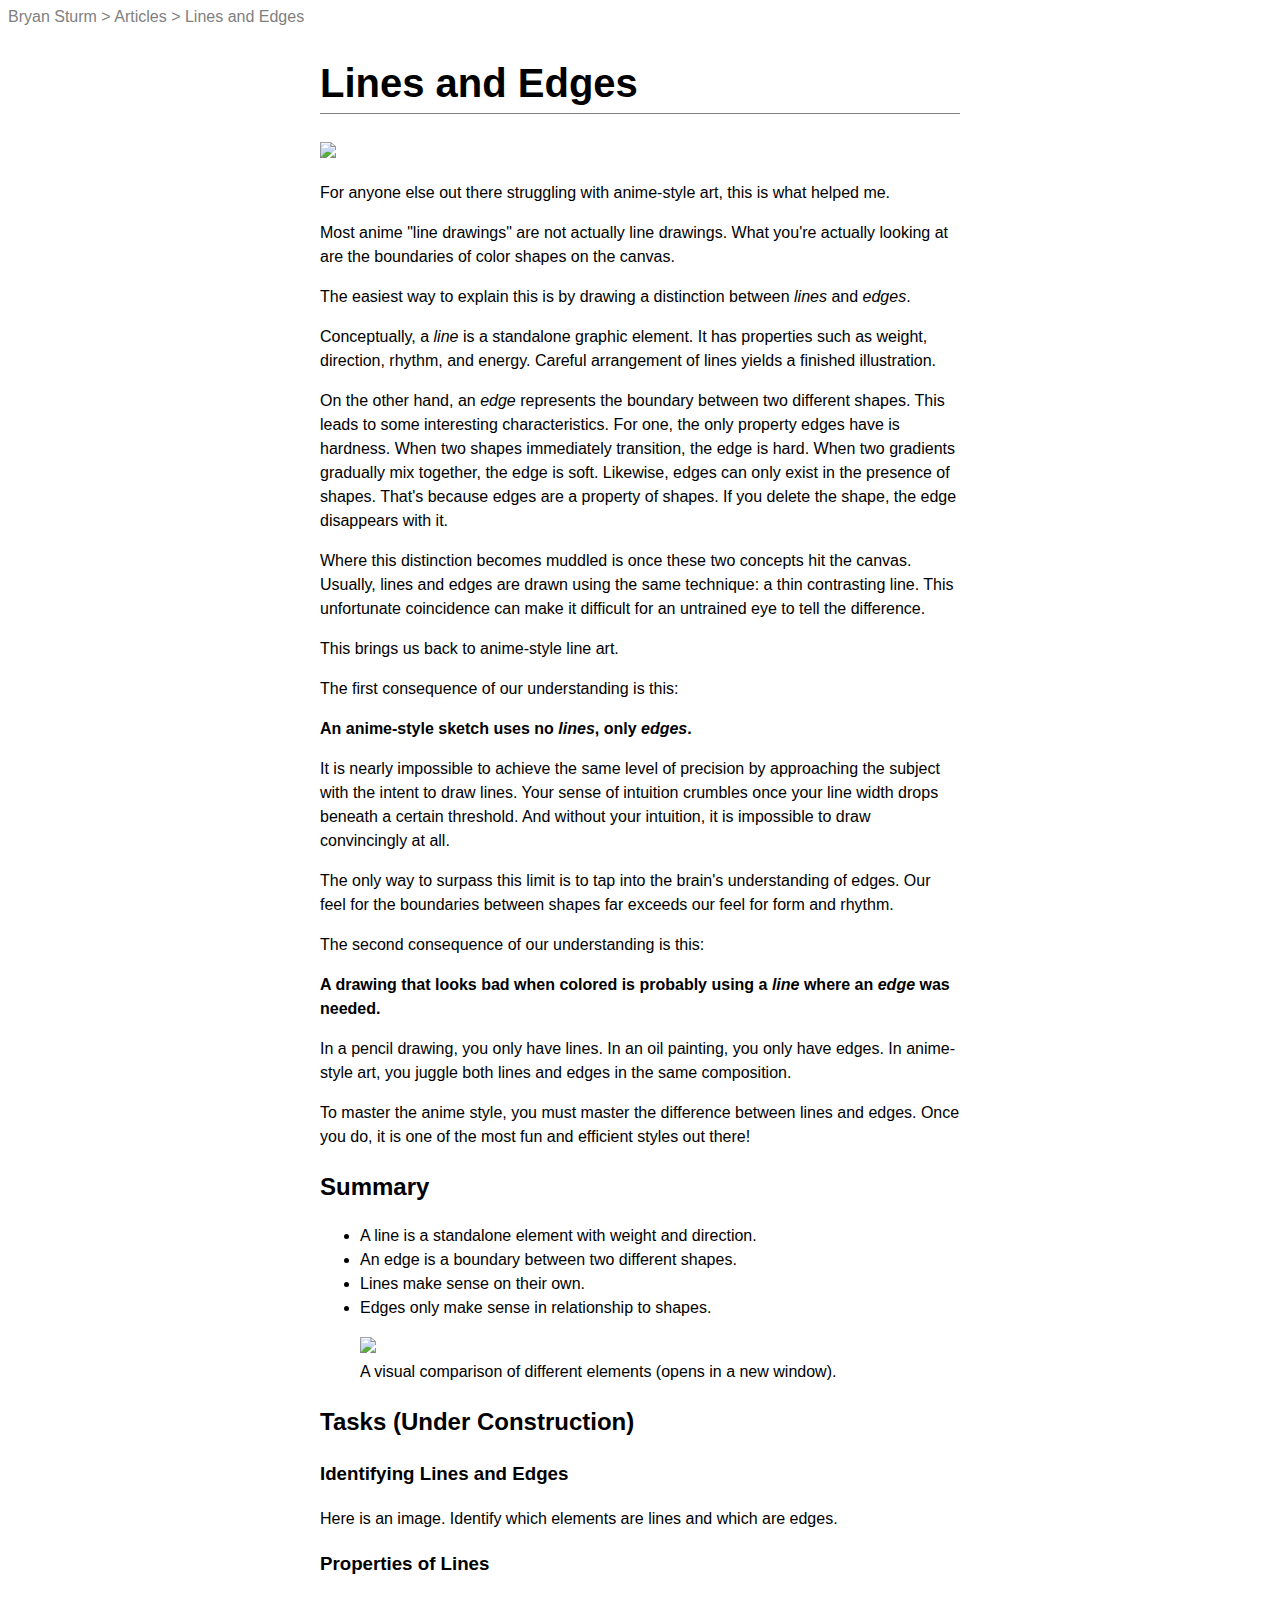
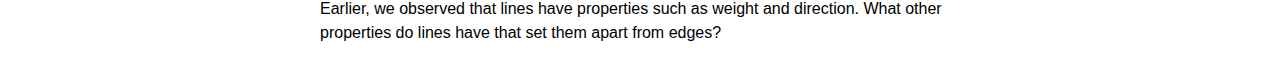
==== articles/lines-and-edges/index.html @ afa71133 "Add LFS, Add Article "Lines and Edges"" ====
<!DOCTYPE html>
<html lang="en">

<head>
	<meta charset="UTF-8">
	<meta http-equiv="X-UA-Compatible" content="IE=edge">
	<meta name="viewport" content="width=device-width, initial-scale=1.0">
	<title>Lines and Edges</title>
	<link rel="stylesheet" href="style.css">
</head>

<body>

	<nav>
		<ul>
			<li>
				<a href="/index.html">Bryan Sturm</a> &gt; Articles &gt; Lines and Edges
			</li>
		</ul>
	</nav>

	<div class="main-content">
		<article>
			<h1>Lines and Edges</h1>

			<p><img src="banner.jpg"></p>

			<p>
				For anyone else out there struggling with anime-style art, this is what helped me.
			</p>
			<p>
				Most anime "line drawings" are not actually line drawings. What you're actually looking at are the boundaries of
				color shapes on the canvas.
			</p>
			<p>
				The easiest way to explain this is by drawing a distinction between <em>lines</em> and <em>edges</em>.
			</p>
			<p>
				Conceptually, a <dfn>line</dfn> is a standalone graphic element. It has properties such as weight, direction,
				rhythm, and energy. Careful arrangement of lines yields a finished illustration.
			</p>
			<p>
				On the other hand, an <dfn>edge</dfn> represents the boundary between two different shapes. This leads to some
				interesting characteristics. For one, the only property edges have is hardness. When two shapes immediately
				transition, the edge is hard. When two gradients gradually mix together, the edge is soft. Likewise, edges can
				only exist in the presence of shapes. That's because edges are a property of shapes. If you delete the shape,
				the edge disappears with it.
			</p>
			<p>
				Where this distinction becomes muddled is once these two concepts hit the canvas. Usually, lines and edges are
				drawn using the same technique: a thin contrasting line. This unfortunate coincidence can make it difficult for
				an untrained eye to tell the difference.
			</p>
			<p>
				This brings us back to anime-style line art.
			</p>
			<p>
				The first consequence of our understanding is this:
			</p>
			<p class="key-quote">
				An anime-style sketch uses no <em>lines</em>, only <em>edges</em>.
			</p>
			<p>
				It is nearly impossible to achieve the same level of precision by approaching the subject with the intent to
				draw lines. Your sense of intuition crumbles once your line width drops beneath a certain threshold. And without
				your intuition, it is impossible to draw convincingly at all.
			</p>
			<p>
				The only way to surpass this limit is to tap into the brain's understanding of edges. Our feel for the
				boundaries between shapes far exceeds our feel for form and rhythm.
			</p>
			<p>
				The second consequence of our understanding is this:
			</p>
			<p class="key-quote">
				A drawing that looks bad when colored is probably using a <em>line</em> where an
				<em>edge</em> was needed.
			</p>
			<p>
				In a pencil drawing, you only have lines. In an oil painting, you only have edges. In anime-style art, you
				juggle both lines and edges in the same composition.
			</p>
			<p>
				To master the anime style, you must master the difference between lines and edges. Once you do, it is one of the
				most fun and efficient styles out there!
			</p>

			<h2>Summary</h2>
			<ul>
				<li>A line is a standalone element with weight and direction.</li>
				<li>An edge is a boundary between two different shapes.</li>
				<li>Lines make sense on their own.</li>
				<li>Edges only make sense in relationship to shapes.</li>
			</ul>
			<figure>
				<a href="diagram.jpg" target="_blank"><img src="diagram.jpg"></a>
				<figcaption>A visual comparison of different elements (opens in a new window).</figcaption>
			</figure>
		</article>

		<div>
			<h2>Tasks (Under Construction)</h2>

			<section>
				<h3>Identifying Lines and Edges</h3>
				<p>Here is an image. Identify which elements are lines and which are edges.</p>
			</section>

			<section>
				<h3>Properties of Lines</h3>
				<p>Earlier, we observed that lines have properties such as weight and direction. What other properties do lines
					have that set them apart from edges?</p>
			</section>
		</div> <!-- End Tasks -->

	</div> <!-- End Main Content -->

</body>

</html>
---- articles/lines-and-edges/style.css ----
body {
	font-family: -apple-system, BlinkMacSystemFont, 'Segoe UI', Roboto, Oxygen, Ubuntu, Cantarell, 'Open Sans', 'Helvetica Neue', sans-serif;
}

nav {
	color: grey;
}

nav ul {
	list-style: none;
	padding: 0;
	margin: 0;
}

nav a {
	color: inherit;
	text-decoration: none;
}

.main-content {
	max-width: 40em;
	margin: 0 auto;
	line-height: 1.5;
}

h1 {
	font-size: 2.5em;
	border-bottom: 1px solid grey;
}

img {
	width: 100%;
}

.key-quote {
	font-weight: bold;
}
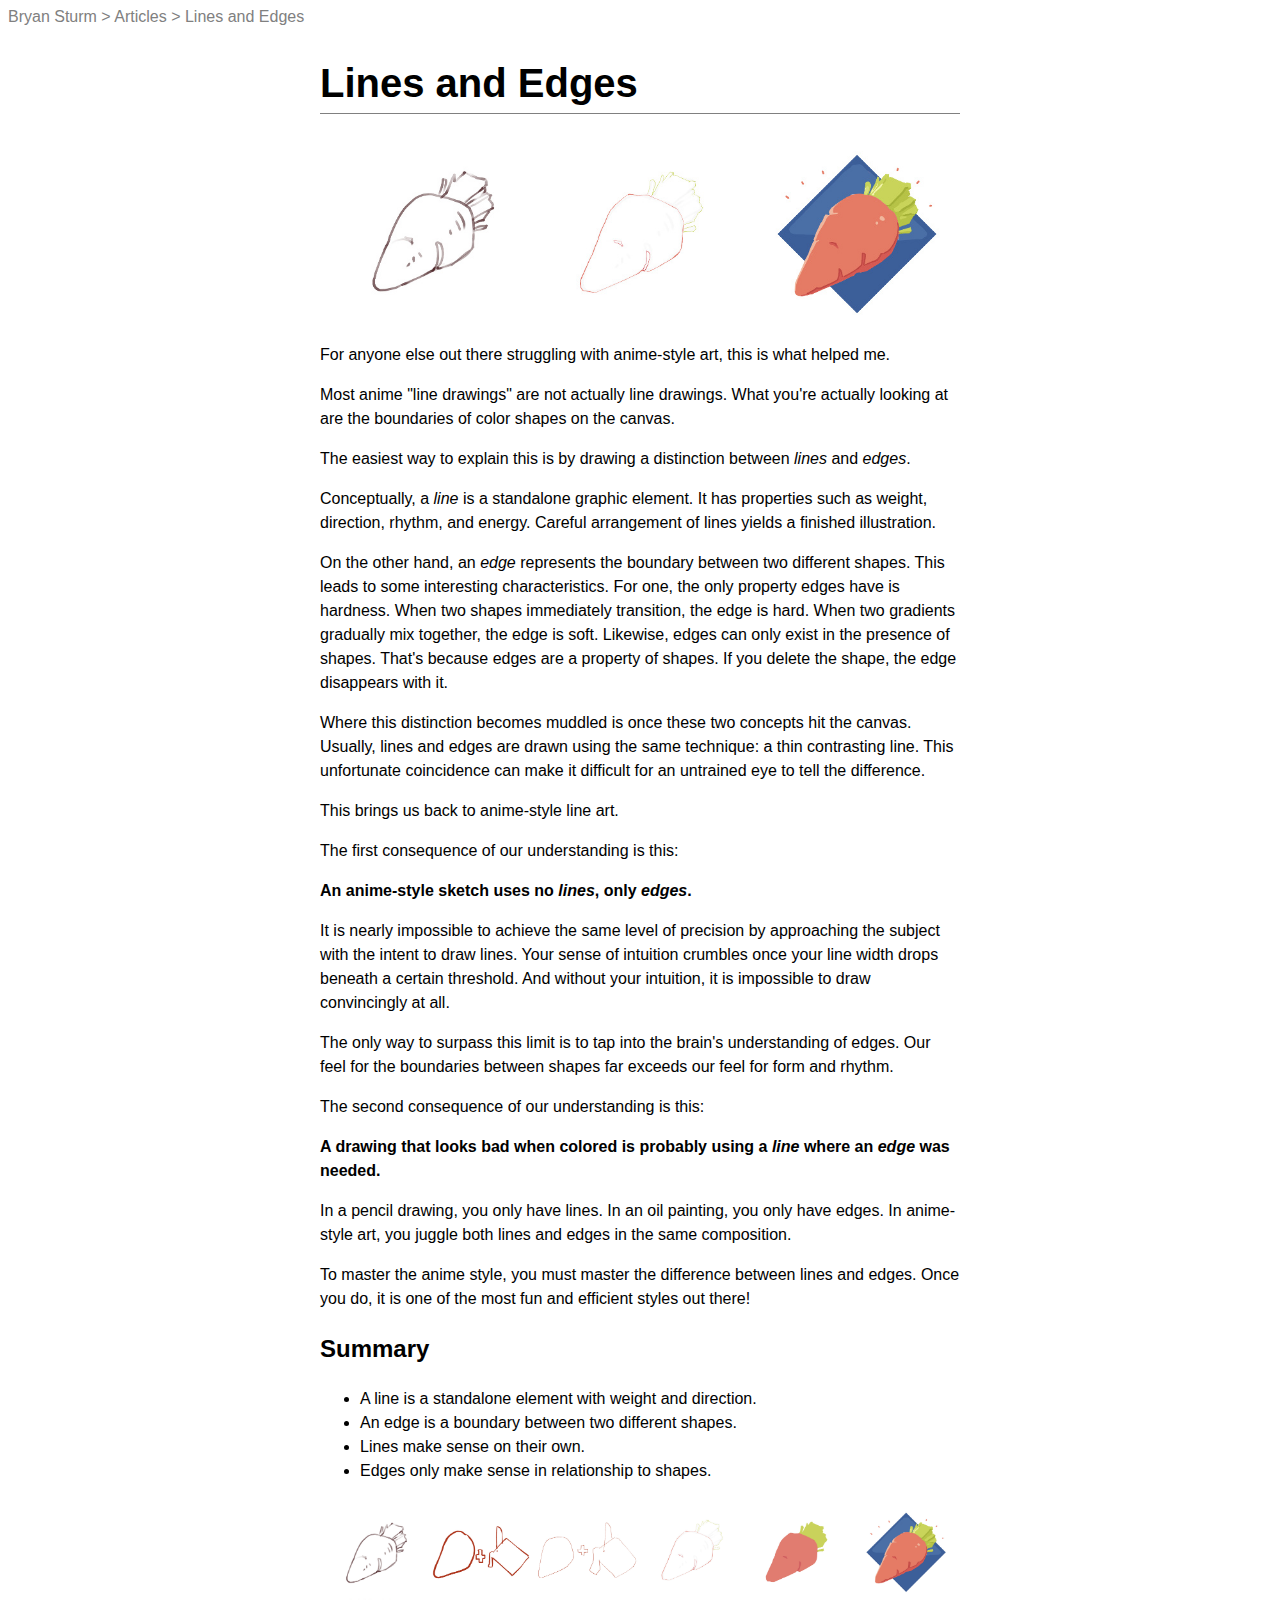
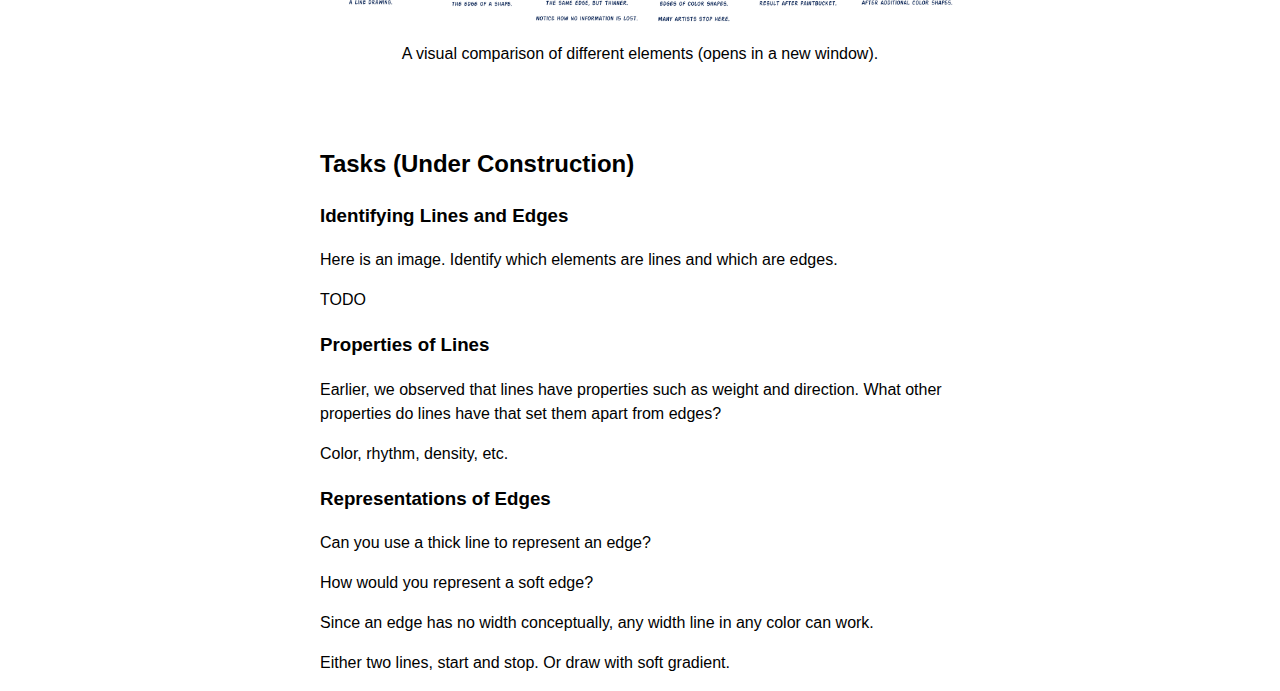
==== commit d042d799: "Add Articles Subpage" ====
--- a/articles/lines-and-edges/index.html
+++ b/articles/lines-and-edges/index.html
@@ -14,7 +14,8 @@
 	<nav>
 		<ul>
 			<li>
-				<a href="/index.html">Bryan Sturm</a> &gt; Articles &gt; Lines and Edges
+				<a href="/index.html">Bryan Sturm</a> &gt; <a href="../index.html">Articles</a> &gt; <a href="index.html">Lines
+					and Edges</a>
 			</li>
 		</ul>
 	</nav>
@@ -103,14 +104,50 @@
 
 			<section>
 				<h3>Identifying Lines and Edges</h3>
-				<p>Here is an image. Identify which elements are lines and which are edges.</p>
+				<p>
+					Here is an image. Identify which elements are lines and which are edges.
+				</p>
+
+				<div class="answer">
+					<p>
+						TODO
+					</p>
+				</div>
 			</section>
 
 			<section>
 				<h3>Properties of Lines</h3>
-				<p>Earlier, we observed that lines have properties such as weight and direction. What other properties do lines
-					have that set them apart from edges?</p>
+				<p>
+					Earlier, we observed that lines have properties such as weight and direction. What other properties do lines
+					have that set them apart from edges?
+				</p>
+
+				<div class="answer">
+					<p>
+						Color, rhythm, density, etc.
+					</p>
+				</div>
 			</section>
+
+			<section>
+				<h3>Representations of Edges</h3>
+				<p>
+					Can you use a thick line to represent an edge?
+				</p>
+				<p>
+					How would you represent a soft edge?
+				</p>
+
+				<div class="answer">
+					<p>
+						Since an edge has no width conceptually, any width line in any color can work.
+					</p>
+					<p>
+						Either two lines, start and stop. Or draw with soft gradient.
+					</p>
+				</div>
+			</section>
+
 		</div> <!-- End Tasks -->
 
 	</div> <!-- End Main Content -->
--- a/articles/lines-and-edges/style.css
+++ b/articles/lines-and-edges/style.css
@@ -1,6 +1,10 @@
+/* ----- Common ----- */
+
 body {
 	font-family: -apple-system, BlinkMacSystemFont, 'Segoe UI', Roboto, Oxygen, Ubuntu, Cantarell, 'Open Sans', 'Helvetica Neue', sans-serif;
 }
+
+/* ----- Navigation ----- */
 
 nav {
 	color: grey;
@@ -17,10 +21,16 @@
 	text-decoration: none;
 }
 
+/* ----- Content ----- */
+
 .main-content {
 	max-width: 40em;
 	margin: 0 auto;
 	line-height: 1.5;
+}
+
+article {
+	margin-bottom: 5em;
 }
 
 h1 {
@@ -34,4 +44,9 @@
 
 .key-quote {
 	font-weight: bold;
-}+}
+
+figure {
+	margin: 0;
+	text-align: center;
+}
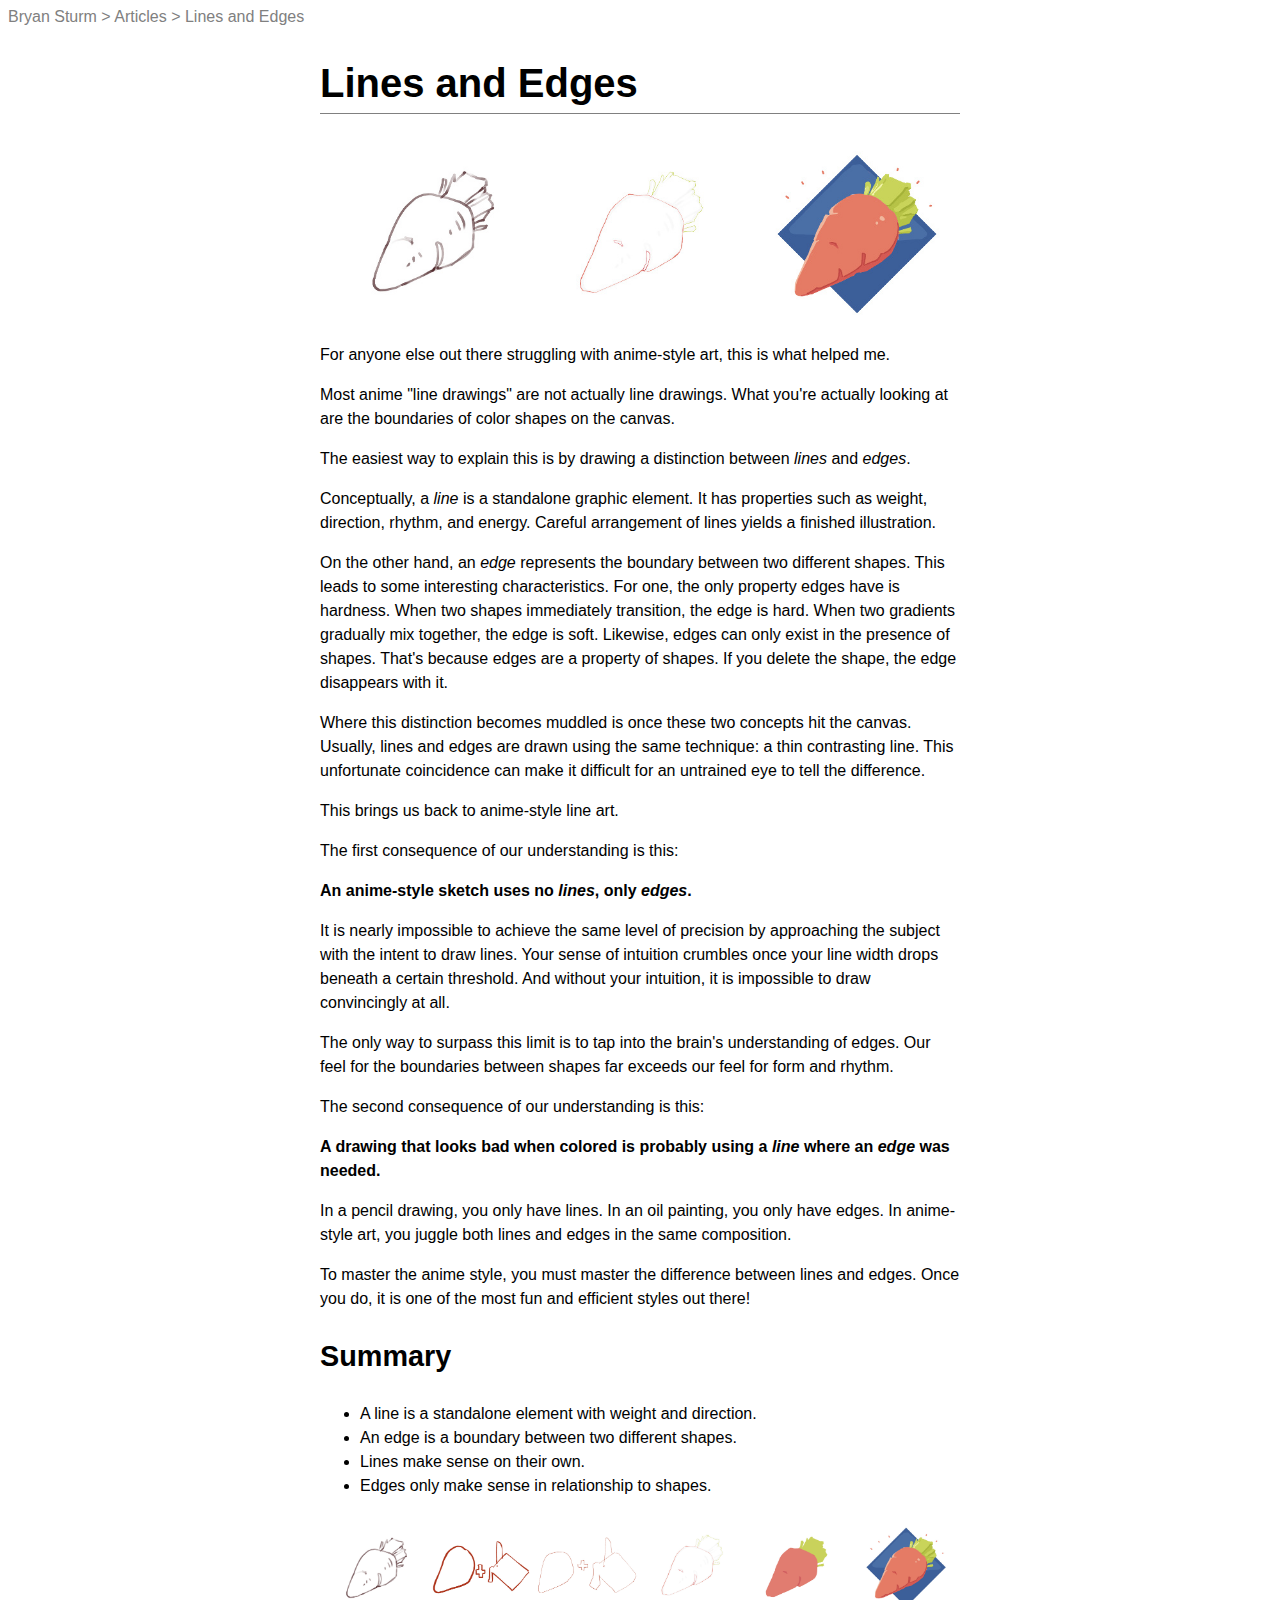
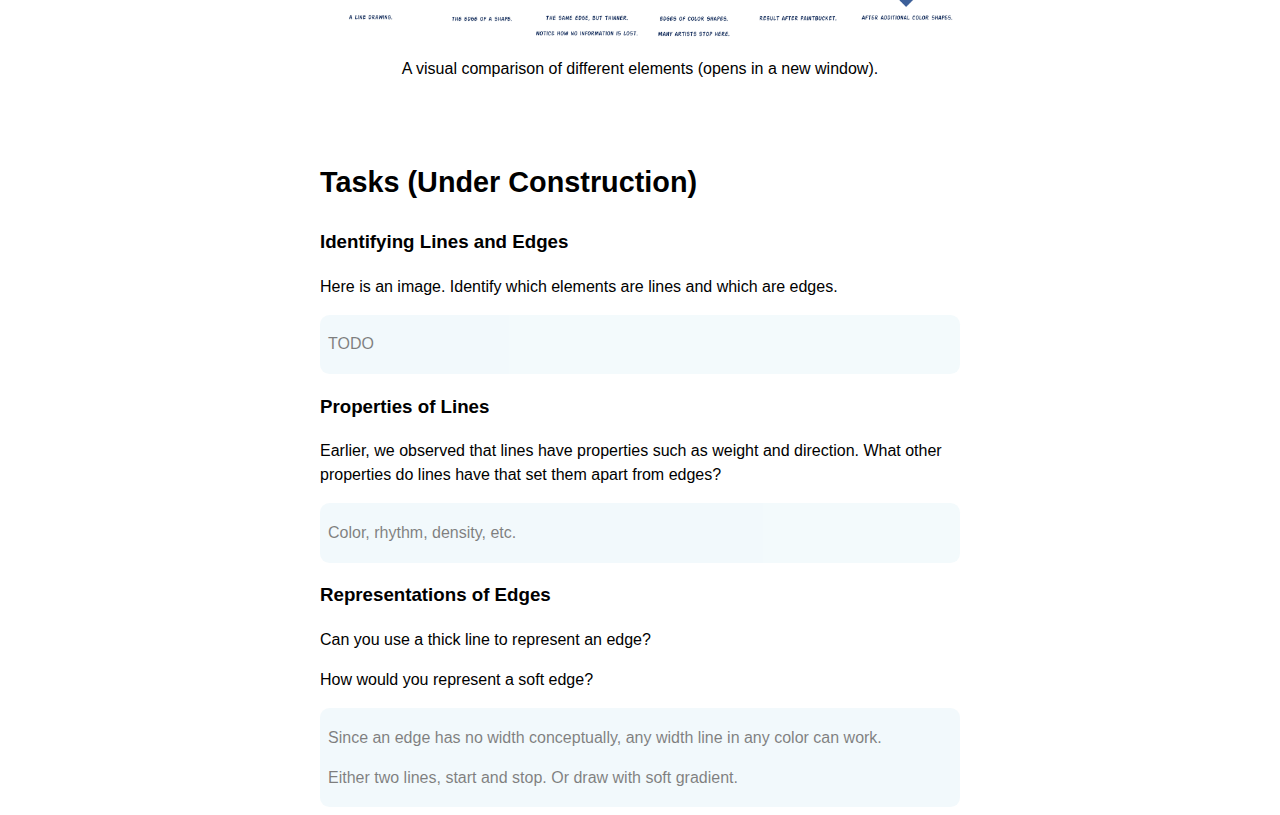
==== commit 97001538: "Update Tasks" ====
--- a/articles/lines-and-edges/index.html
+++ b/articles/lines-and-edges/index.html
@@ -86,7 +86,7 @@
 				most fun and efficient styles out there!
 			</p>
 
-			<h2>Summary</h2>
+			<h2 id="summary">Summary</h2>
 			<ul>
 				<li>A line is a standalone element with weight and direction.</li>
 				<li>An edge is a boundary between two different shapes.</li>
@@ -100,7 +100,7 @@
 		</article>
 
 		<div>
-			<h2>Tasks (Under Construction)</h2>
+			<h2 id="tasks">Tasks (Under Construction)</h2>
 
 			<section>
 				<h3>Identifying Lines and Edges</h3>
--- a/articles/lines-and-edges/style.css
+++ b/articles/lines-and-edges/style.css
@@ -38,6 +38,10 @@
 	border-bottom: 1px solid grey;
 }
 
+h2 {
+	font-size: 1.8em;
+}
+
 img {
 	width: 100%;
 }
@@ -50,3 +54,14 @@
 	margin: 0;
 	text-align: center;
 }
+
+.answer {
+	opacity: 50%;
+	padding: .1em .5em;
+	background-color: #e7f5fa;
+	border-radius: .6em;
+}
+
+.answer:hover {
+	opacity: inherit;
+}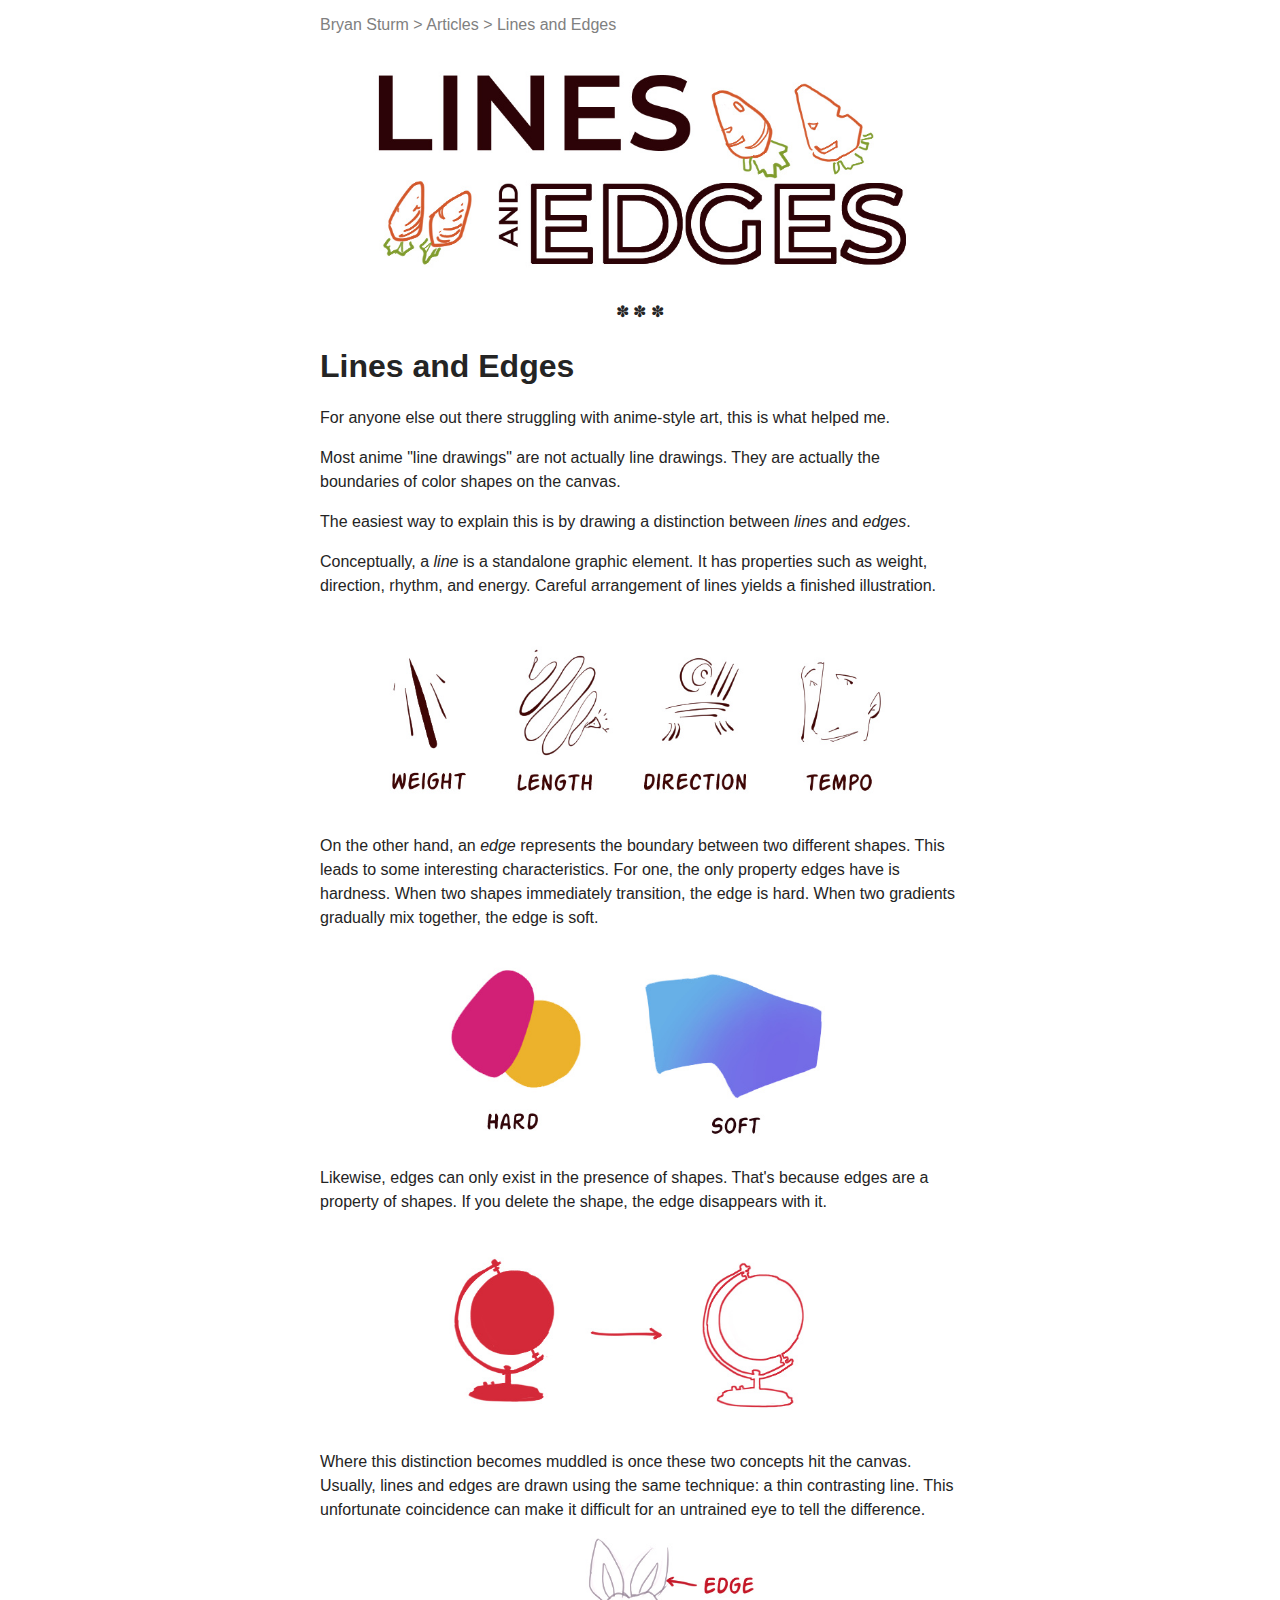
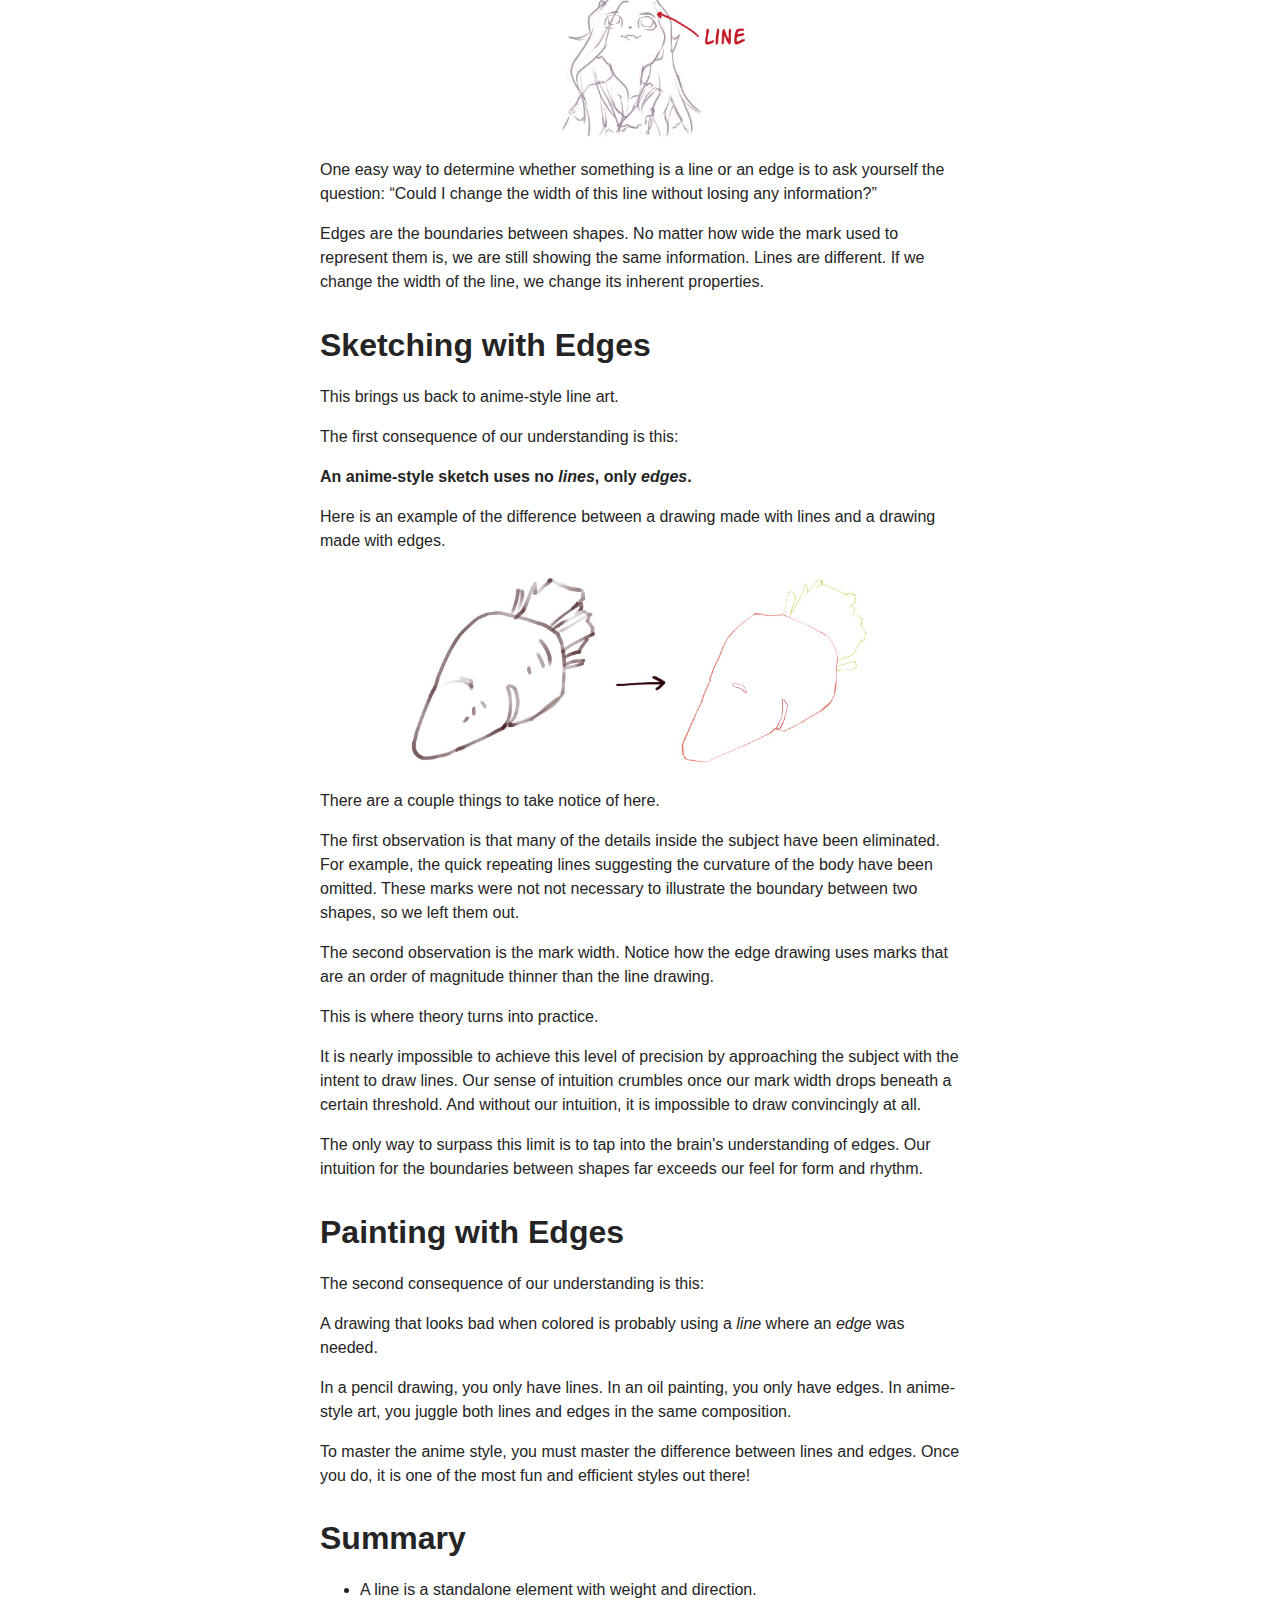
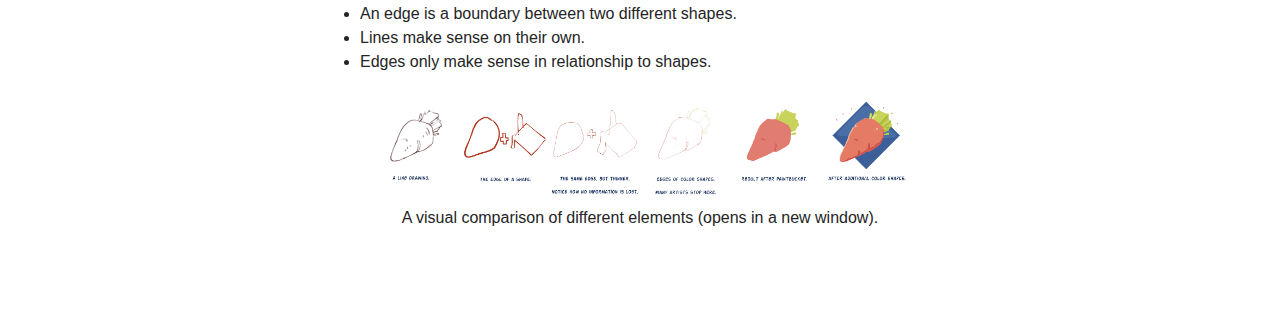
==== commit 6266a545: "Improve Article "Lines and Edges"" ====
--- a/articles/lines-and-edges/index.html
+++ b/articles/lines-and-edges/index.html
@@ -5,33 +5,42 @@
 	<meta charset="UTF-8">
 	<meta http-equiv="X-UA-Compatible" content="IE=edge">
 	<meta name="viewport" content="width=device-width, initial-scale=1.0">
+
 	<title>Lines and Edges</title>
+
+	<link rel="shortcut icon" href="favicon.png" type="image/x-icon">
+
+	<link rel="stylesheet" href="../../global.css">
 	<link rel="stylesheet" href="style.css">
+
+	<!-- Open Graph -->
+	<meta property="og:image" content="banner.jpg">
+	<meta property="og:type" content="article">
+	<meta property="og:title" content="Lines and Edges">
+	<meta property="og:description"
+		content="In an era dominated by drawings that juggle both lines and colors in a single composition, understanding the difference between a line and an edge is key to creating vibrant illustrations.">
 </head>
 
 <body>
-
-	<nav>
-		<ul>
-			<li>
-				<a href="/index.html">Bryan Sturm</a> &gt; <a href="../index.html">Articles</a> &gt; <a href="index.html">Lines
-					and Edges</a>
-			</li>
-		</ul>
-	</nav>
-
-	<div class="main-content">
+	<div class="centered">
+
+		<nav>
+			<a href="/index.html">Bryan Sturm</a> &gt; <a href="../index.html">Articles</a> &gt; <a href="index.html">Lines
+				and Edges</a>
+		</nav>
+
+		<img src="banner.jpg" class="banner-image">
+		<p class="banner-dingbat">✽ ✽ ✽</p>
+
 		<article>
 			<h1>Lines and Edges</h1>
 
-			<p><img src="banner.jpg"></p>
-
 			<p>
 				For anyone else out there struggling with anime-style art, this is what helped me.
 			</p>
 			<p>
-				Most anime "line drawings" are not actually line drawings. What you're actually looking at are the boundaries of
-				color shapes on the canvas.
+				Most anime "line drawings" are not actually line drawings. They are actually the boundaries of color shapes on
+				the canvas.
 			</p>
 			<p>
 				The easiest way to explain this is by drawing a distinction between <em>lines</em> and <em>edges</em>.
@@ -40,36 +49,78 @@
 				Conceptually, a <dfn>line</dfn> is a standalone graphic element. It has properties such as weight, direction,
 				rhythm, and energy. Careful arrangement of lines yields a finished illustration.
 			</p>
+			<img src="lines.jpg" alt="Figure showing properties of lines." title="Different properties of lines.">
 			<p>
 				On the other hand, an <dfn>edge</dfn> represents the boundary between two different shapes. This leads to some
 				interesting characteristics. For one, the only property edges have is hardness. When two shapes immediately
-				transition, the edge is hard. When two gradients gradually mix together, the edge is soft. Likewise, edges can
-				only exist in the presence of shapes. That's because edges are a property of shapes. If you delete the shape,
-				the edge disappears with it.
-			</p>
+				transition, the edge is hard. When two gradients gradually mix together, the edge is soft.
+			</p>
+			<img src="edges.jpg" alt="Figure comparing hard and soft edges." title="Hard versus soft edges.">
+			<p>
+				Likewise, edges can only exist in the presence of shapes. That's because edges are a property of shapes. If you
+				delete the shape, the edge disappears with it.
+			</p>
+			<img src="edges2.jpg" alt="Figure showing relationship of edges to shapes."
+				title="Edges are a property of shapes.">
 			<p>
 				Where this distinction becomes muddled is once these two concepts hit the canvas. Usually, lines and edges are
 				drawn using the same technique: a thin contrasting line. This unfortunate coincidence can make it difficult for
 				an untrained eye to tell the difference.
 			</p>
+			<img src="muddle.jpg" alt="An annotated illustration identifying edges versus lines"
+				title="Examples of lines versus edges.">
+			<p>
+				One easy way to determine whether something is a line or an edge is to ask yourself the question: <q>Could I
+					change the width of this line without losing any information?</q>
+			</p>
+			<p>
+				Edges are the boundaries between shapes. No matter how wide the mark used to represent them is, we are still
+				showing the same information. Lines are different. If we change the width of the line, we change its inherent
+				properties.
+			</p>
+
+			<h2>Sketching with Edges</h2>
+
 			<p>
 				This brings us back to anime-style line art.
 			</p>
 			<p>
 				The first consequence of our understanding is this:
-			</p>
-			<p class="key-quote">
-				An anime-style sketch uses no <em>lines</em>, only <em>edges</em>.
-			</p>
-			<p>
-				It is nearly impossible to achieve the same level of precision by approaching the subject with the intent to
-				draw lines. Your sense of intuition crumbles once your line width drops beneath a certain threshold. And without
-				your intuition, it is impossible to draw convincingly at all.
-			</p>
-			<p>
-				The only way to surpass this limit is to tap into the brain's understanding of edges. Our feel for the
+				<br>
+			</p>
+			<p>
+				<strong>An anime-style sketch uses no <em>lines</em>, only <em>edges</em>.</strong>
+			</p>
+			<p>
+				Here is an example of the difference between a drawing made with lines and a drawing made with edges.
+			</p>
+			<img src="sketch.jpg" alt="Lines vs edges.">
+			<p>
+				There are a couple things to take notice of here.
+			</p>
+			<p>
+				The first observation is that many of the details inside the subject have been eliminated. For example, the
+				quick repeating lines suggesting the curvature of the body have been omitted. These marks were not not necessary
+				to illustrate the boundary between two shapes, so we left them out.
+			</p>
+			<p>
+				The second observation is the mark width. Notice how the edge drawing uses marks that are an order of magnitude
+				thinner than the line drawing.
+			</p>
+			<p>
+				This is where theory turns into practice.
+			</p>
+			<p>
+				It is nearly impossible to achieve this level of precision by approaching the subject with the intent to draw
+				lines. Our sense of intuition crumbles once our mark width drops beneath a certain threshold. And without our
+				intuition, it is impossible to draw convincingly at all.
+			</p>
+			<p>
+				The only way to surpass this limit is to tap into the brain's understanding of edges. Our intuition for the
 				boundaries between shapes far exceeds our feel for form and rhythm.
 			</p>
+
+			<h2>Painting with Edges</h2>
 			<p>
 				The second consequence of our understanding is this:
 			</p>
@@ -99,7 +150,7 @@
 			</figure>
 		</article>
 
-		<div>
+		<div id="task-section">
 			<h2 id="tasks">Tasks (Under Construction)</h2>
 
 			<section>
@@ -150,7 +201,7 @@
 
 		</div> <!-- End Tasks -->
 
-	</div> <!-- End Main Content -->
+	</div> <!-- End .centered -->
 
 </body>
 
--- a/global.css
+++ b/global.css
@@ -0,0 +1,16 @@
+:root {
+	--font: -apple-system, BlinkMacSystemFont, 'Segoe UI', Roboto, Oxygen, Ubuntu, Cantarell, 'Open Sans', 'Helvetica Neue', sans-serif;
+	--border-radius: 10px;
+
+	--default-fg: #242424;
+	--accent-fg: #f12256;
+}
+
+body {
+	font-family: var(--font);
+	color: var(--default-fg);
+}
+
+img {
+	width: 100%;
+}--- a/articles/lines-and-edges/style.css
+++ b/articles/lines-and-edges/style.css
@@ -1,19 +1,15 @@
 /* ----- Common ----- */
 
-body {
-	font-family: -apple-system, BlinkMacSystemFont, 'Segoe UI', Roboto, Oxygen, Ubuntu, Cantarell, 'Open Sans', 'Helvetica Neue', sans-serif;
+.centered {
+	max-width: 40em;
+	margin: 0 auto;
 }
 
 /* ----- Navigation ----- */
 
 nav {
+	margin-top: 1rem;
 	color: grey;
-}
-
-nav ul {
-	list-style: none;
-	padding: 0;
-	margin: 0;
 }
 
 nav a {
@@ -23,36 +19,41 @@
 
 /* ----- Content ----- */
 
-.main-content {
-	max-width: 40em;
-	margin: 0 auto;
-	line-height: 1.5;
+.banner-image {
+	margin-top: 2em;
+	margin-bottom: 1em;
+	padding-bottom: 1em;
+}
+
+.banner-dingbat {
+	text-align: center;
 }
 
 article {
 	margin-bottom: 5em;
+	line-height: 1.5;
 }
 
-h1 {
-	font-size: 2.5em;
-	border-bottom: 1px solid grey;
-}
-
-h2 {
-	font-size: 1.8em;
+h1, h2 {
+	font-size: 2em;
+	margin-bottom: 0.2em;
 }
 
 img {
-	width: 100%;
-}
-
-.key-quote {
-	font-weight: bold;
+	width: 85%;
+	display: block;
+	margin: 0 auto;
 }
 
 figure {
 	margin: 0;
 	text-align: center;
+}
+
+/* ----- Tasks ----- */
+
+#task-section {
+	display: none;
 }
 
 .answer {
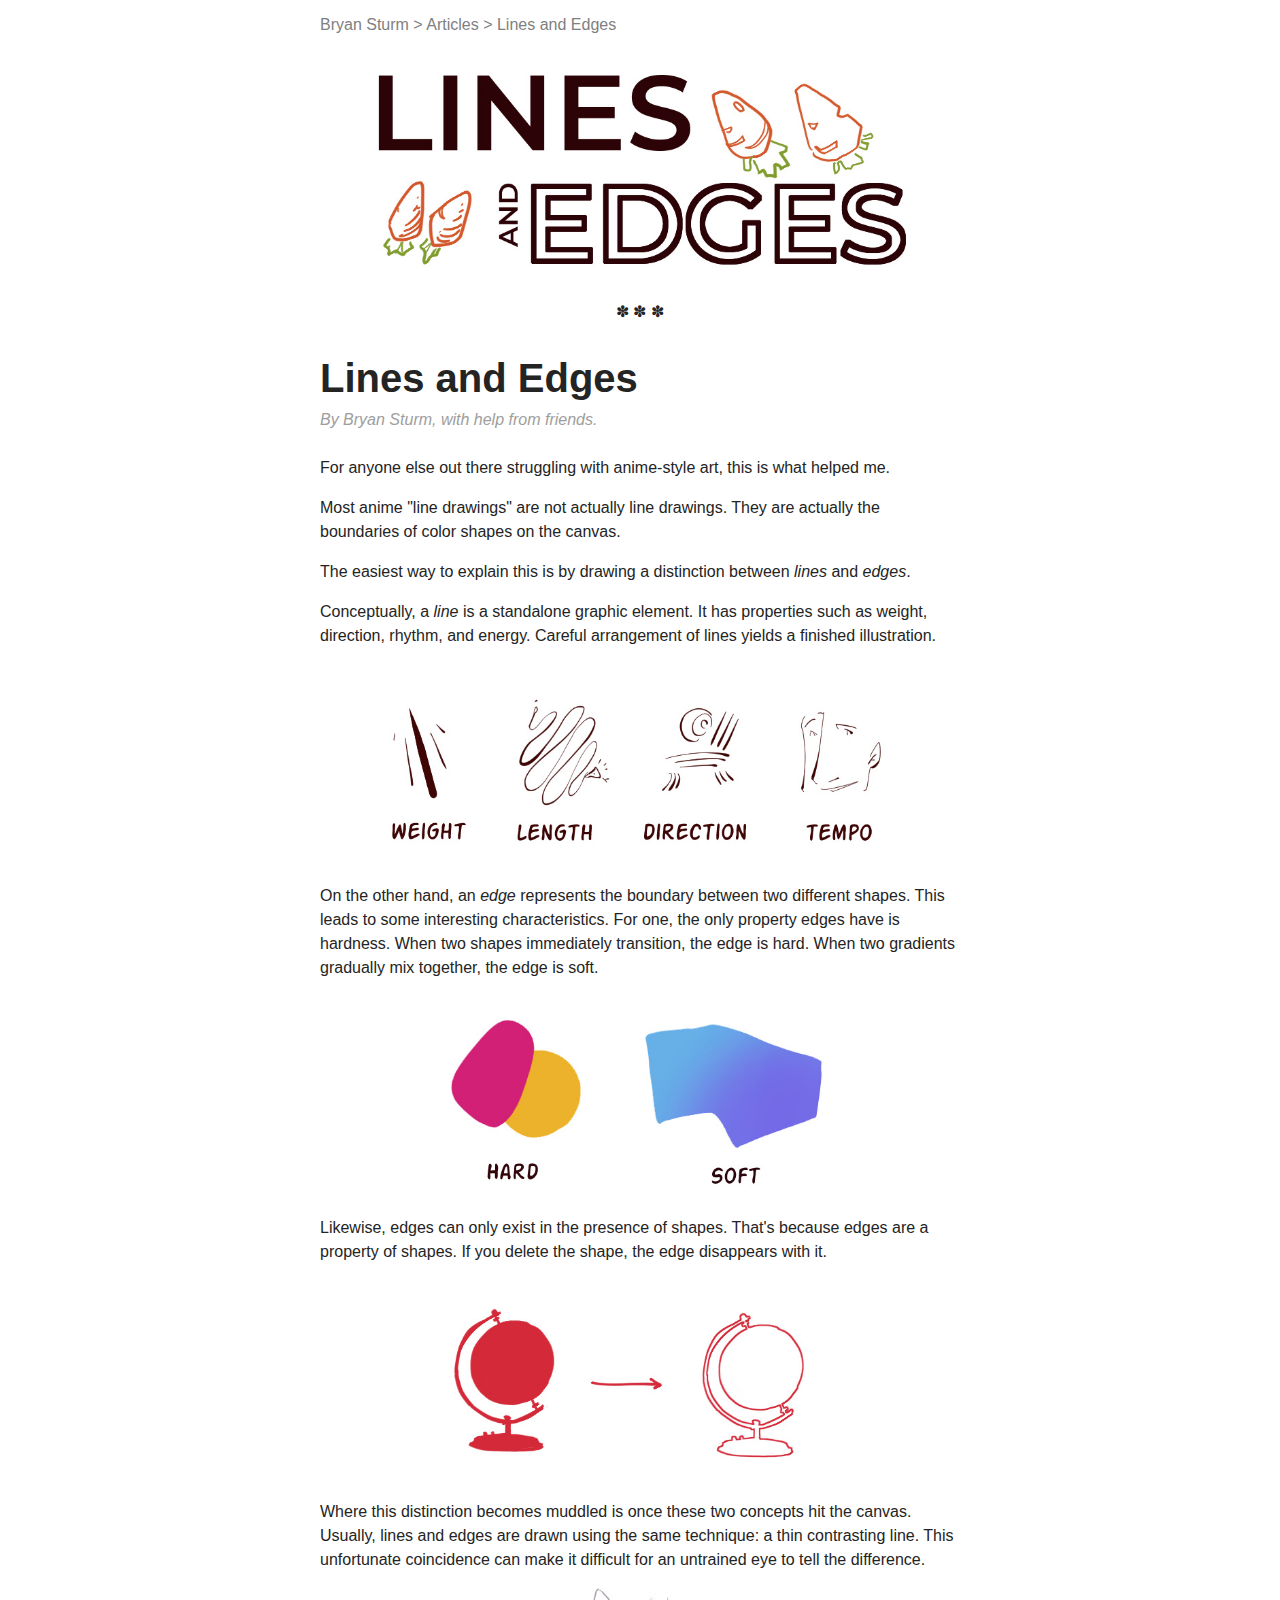
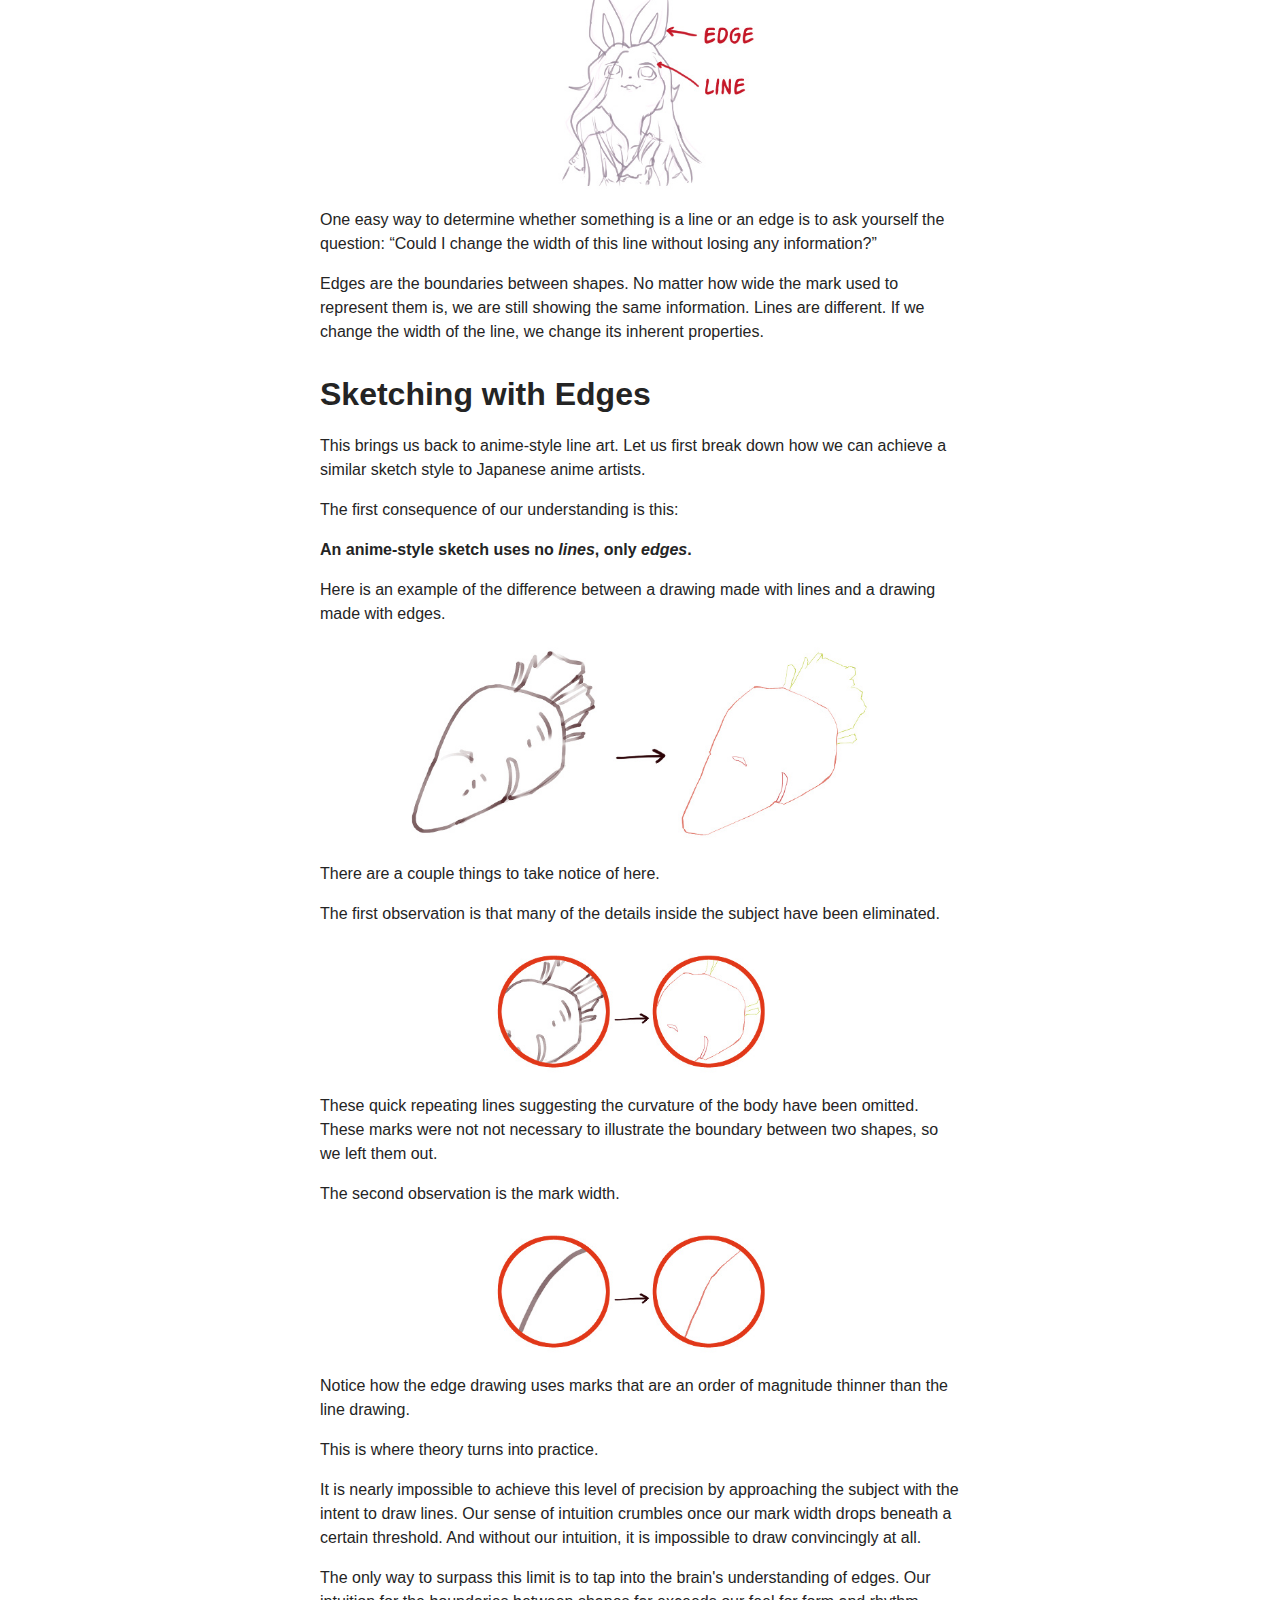
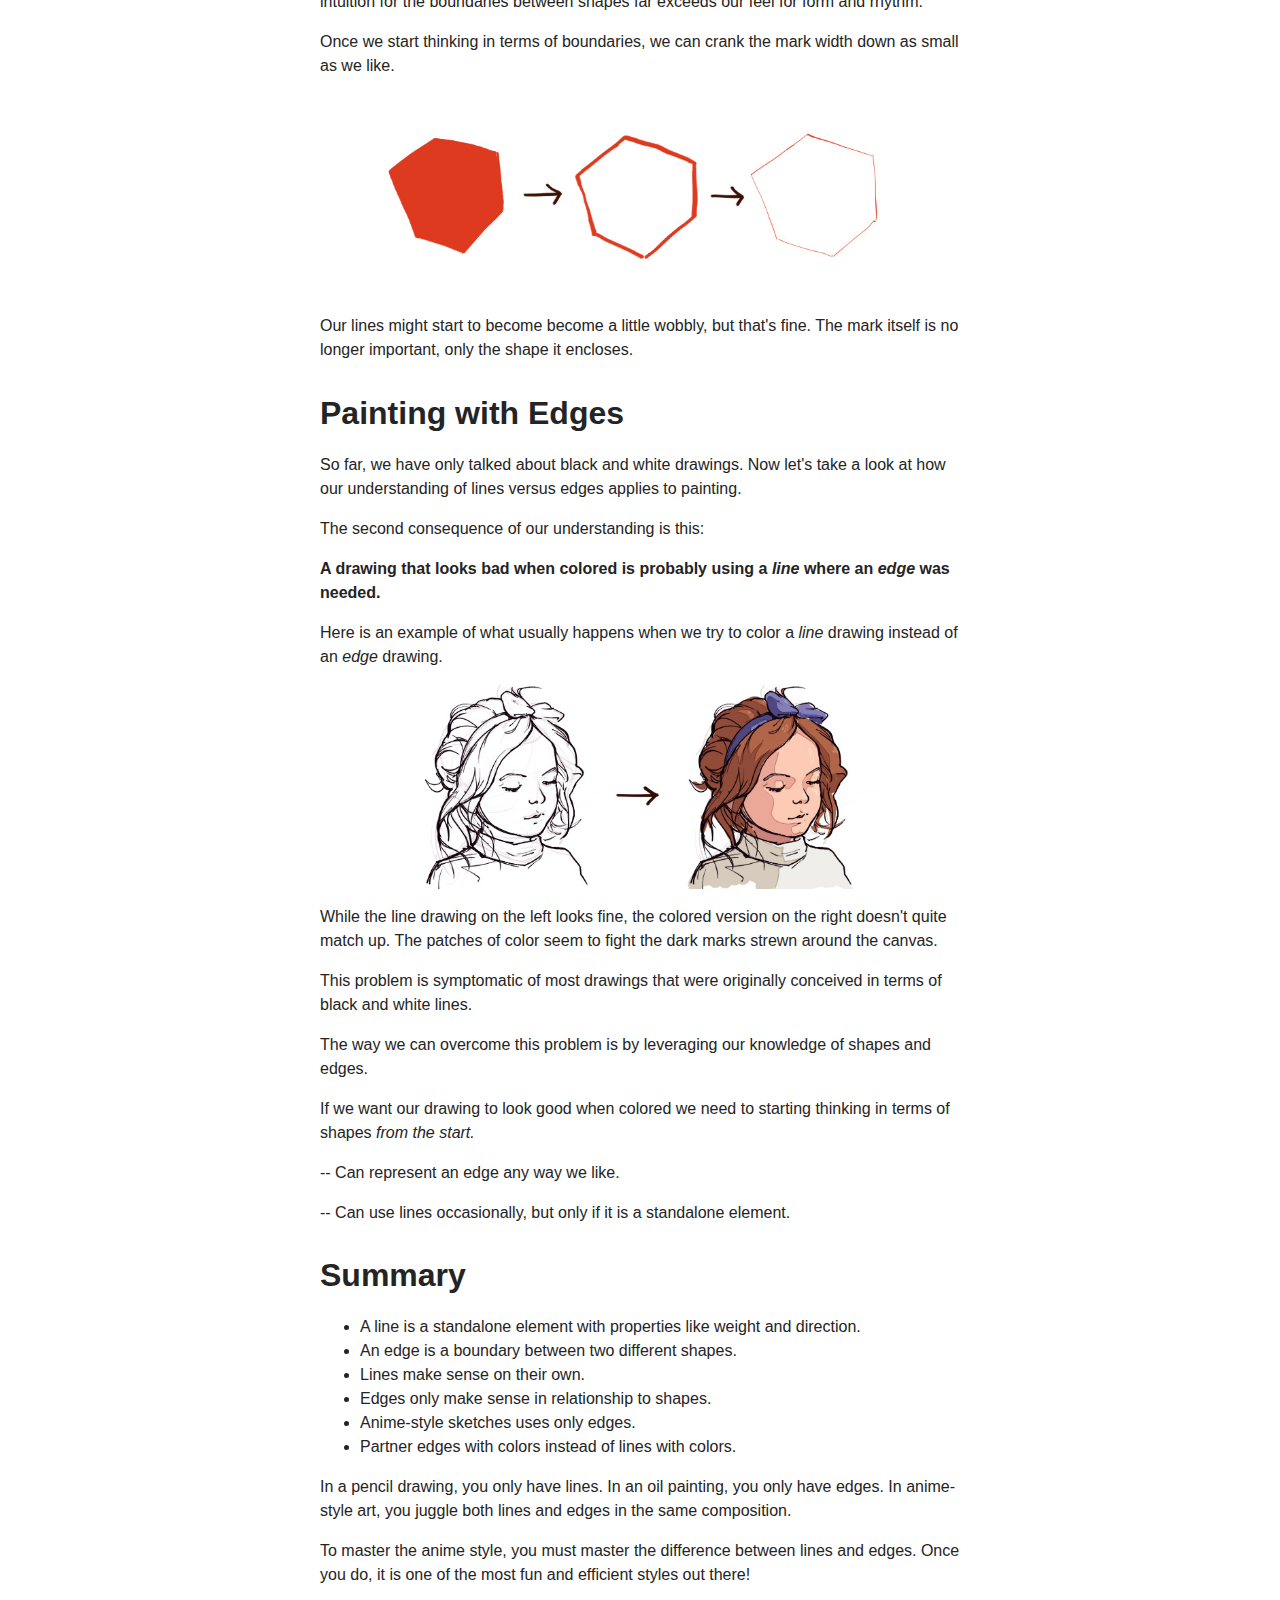
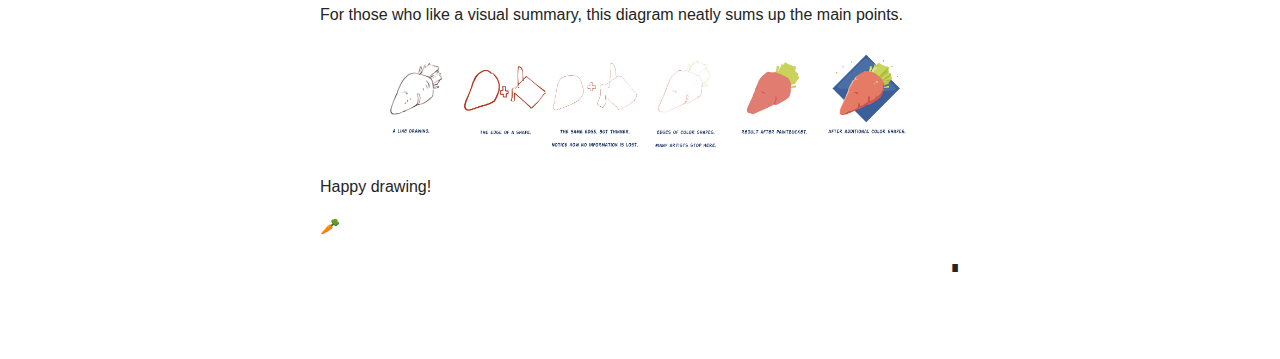
==== commit ca7aa2cb: "Extend Article "Lines and Edges"" ====
--- a/articles/lines-and-edges/index.html
+++ b/articles/lines-and-edges/index.html
@@ -34,6 +34,9 @@
 
 		<article>
 			<h1>Lines and Edges</h1>
+			<div class="author-wrapper">
+				<p>By Bryan Sturm, with help from friends.</p>
+			</div>
 
 			<p>
 				For anyone else out there struggling with anime-style art, this is what helped me.
@@ -55,7 +58,7 @@
 				interesting characteristics. For one, the only property edges have is hardness. When two shapes immediately
 				transition, the edge is hard. When two gradients gradually mix together, the edge is soft.
 			</p>
-			<img src="edges.jpg" alt="Figure comparing hard and soft edges." title="Hard versus soft edges.">
+			<img src="edges.jpg" alt="Figure comparing hard and soft edges." title="Hard vs soft edges.">
 			<p>
 				Likewise, edges can only exist in the presence of shapes. That's because edges are a property of shapes. If you
 				delete the shape, the edge disappears with it.
@@ -68,7 +71,7 @@
 				an untrained eye to tell the difference.
 			</p>
 			<img src="muddle.jpg" alt="An annotated illustration identifying edges versus lines"
-				title="Examples of lines versus edges.">
+				title="Examples of lines vs edges.">
 			<p>
 				One easy way to determine whether something is a line or an edge is to ask yourself the question: <q>Could I
 					change the width of this line without losing any information?</q>
@@ -82,11 +85,11 @@
 			<h2>Sketching with Edges</h2>
 
 			<p>
-				This brings us back to anime-style line art.
+				This brings us back to anime-style line art. Let us first break down how we can achieve a similar sketch style
+				to Japanese anime artists.
 			</p>
 			<p>
 				The first consequence of our understanding is this:
-				<br>
 			</p>
 			<p>
 				<strong>An anime-style sketch uses no <em>lines</em>, only <em>edges</em>.</strong>
@@ -99,13 +102,20 @@
 				There are a couple things to take notice of here.
 			</p>
 			<p>
-				The first observation is that many of the details inside the subject have been eliminated. For example, the
-				quick repeating lines suggesting the curvature of the body have been omitted. These marks were not not necessary
-				to illustrate the boundary between two shapes, so we left them out.
-			</p>
-			<p>
-				The second observation is the mark width. Notice how the edge drawing uses marks that are an order of magnitude
-				thinner than the line drawing.
+				The first observation is that many of the details inside the subject have been eliminated.
+			</p>
+			<img src="sketch-detail.jpg" alt="A close up showing the removal of curvature marking."
+				title="Closeup of removed details.">
+			<p>
+				These quick repeating lines suggesting the curvature of the body have been omitted. These marks were not not
+				necessary to illustrate the boundary between two shapes, so we left them out.
+			</p>
+			<p>
+				The second observation is the mark width.
+			</p>
+			<img src="sketch-detail-2.jpg" alt="A close up comparing the mark width." title="Closeup of mark width.">
+			<p>
+				Notice how the edge drawing uses marks that are an order of magnitude thinner than the line drawing.
 			</p>
 			<p>
 				This is where theory turns into practice.
@@ -119,35 +129,82 @@
 				The only way to surpass this limit is to tap into the brain's understanding of edges. Our intuition for the
 				boundaries between shapes far exceeds our feel for form and rhythm.
 			</p>
+			<p>
+				Once we start thinking in terms of boundaries, we can crank the mark width down as small as we like.
+			</p>
+			<img src="shrink.jpg" alt="A figure showing progressively thinner edges." title="Only the shape matters.">
+			<p>
+				Our lines might start to become become a little wobbly, but that's fine. The mark itself is no longer important,
+				only the shape it encloses.
+			</p>
 
 			<h2>Painting with Edges</h2>
 			<p>
+				So far, we have only talked about black and white drawings. Now let's take a look at how our understanding of
+				lines versus edges applies to painting.
+			</p>
+			<p>
 				The second consequence of our understanding is this:
 			</p>
-			<p class="key-quote">
-				A drawing that looks bad when colored is probably using a <em>line</em> where an
-				<em>edge</em> was needed.
-			</p>
-			<p>
-				In a pencil drawing, you only have lines. In an oil painting, you only have edges. In anime-style art, you
-				juggle both lines and edges in the same composition.
-			</p>
-			<p>
-				To master the anime style, you must master the difference between lines and edges. Once you do, it is one of the
-				most fun and efficient styles out there!
+			<p>
+				<strong>A drawing that looks bad when colored is probably using a <em>line</em> where an <em>edge</em> was
+					needed.</strong>
+			</p>
+			<p>
+				Here is an example of what usually happens when we try to color a <em>line</em> drawing instead of an
+				<em>edge</em> drawing.
+			</p>
+			<img src="bad-line.jpg" alt="A comparison illustrating the jarring effect of coloring line drawings."
+				title="Lines where edges were needed.">
+			<p>
+				While the line drawing on the left looks fine, the colored version on the right doesn't quite match up. The
+				patches of color seem to fight the dark marks strewn around the canvas.
+			</p>
+			<p>
+				This problem is symptomatic of most drawings that were originally conceived in terms of black and white lines.
+			</p>
+			<p>
+				The way we can overcome this problem is by leveraging our knowledge of shapes and edges.
+			</p>
+			<p>
+				If we want our drawing to look good when colored we need to starting thinking in terms of shapes <em>from the
+					start.</em>
+			</p>
+
+			<p>
+				-- Can represent an edge any way we like.
+			</p>
+			<p>
+				-- Can use lines occasionally, but only if it is a standalone element.
 			</p>
 
 			<h2 id="summary">Summary</h2>
 			<ul>
-				<li>A line is a standalone element with weight and direction.</li>
+				<li>A line is a standalone element with properties like weight and direction.</li>
 				<li>An edge is a boundary between two different shapes.</li>
 				<li>Lines make sense on their own.</li>
 				<li>Edges only make sense in relationship to shapes.</li>
+				<li>Anime-style sketches uses only edges.</li>
+				<li>Partner edges with colors instead of lines with colors.</li>
 			</ul>
-			<figure>
-				<a href="diagram.jpg" target="_blank"><img src="diagram.jpg"></a>
-				<figcaption>A visual comparison of different elements (opens in a new window).</figcaption>
-			</figure>
+
+			<p>
+				In a pencil drawing, you only have lines. In an oil painting, you only have edges. In anime-style art, you
+				juggle both lines and edges in the same composition.
+			</p>
+			<p>
+				To master the anime style, you must master the difference between lines and edges. Once you do, it is one of the
+				most fun and efficient styles out there!
+			</p>
+
+			<p>
+				For those who like a visual summary, this diagram neatly sums up the main points.
+			</p>
+			<a href="diagram.jpg" target="_blank"><img src="diagram.jpg"></a>
+
+			<p>Happy drawing!</p>
+			<p>🥕</p>
+			<p class="end-mark">∎</p>
 		</article>
 
 		<div id="task-section">
--- a/articles/lines-and-edges/style.css
+++ b/articles/lines-and-edges/style.css
@@ -34,7 +34,24 @@
 	line-height: 1.5;
 }
 
-h1, h2 {
+h1 {
+	font-size: 2.5em;
+	margin-bottom: 0em;
+	padding-bottom: 0;
+}
+
+.author-wrapper {
+	margin: 0 0 1.5em;
+	padding: 0;
+}
+
+.author-wrapper p {
+	margin: 0;
+	font-style: italic;
+	color: #9e9e9e;
+}
+
+h2 {
 	font-size: 2em;
 	margin-bottom: 0.2em;
 }
@@ -48,6 +65,10 @@
 figure {
 	margin: 0;
 	text-align: center;
+}
+
+.end-mark {
+	text-align: right;
 }
 
 /* ----- Tasks ----- */
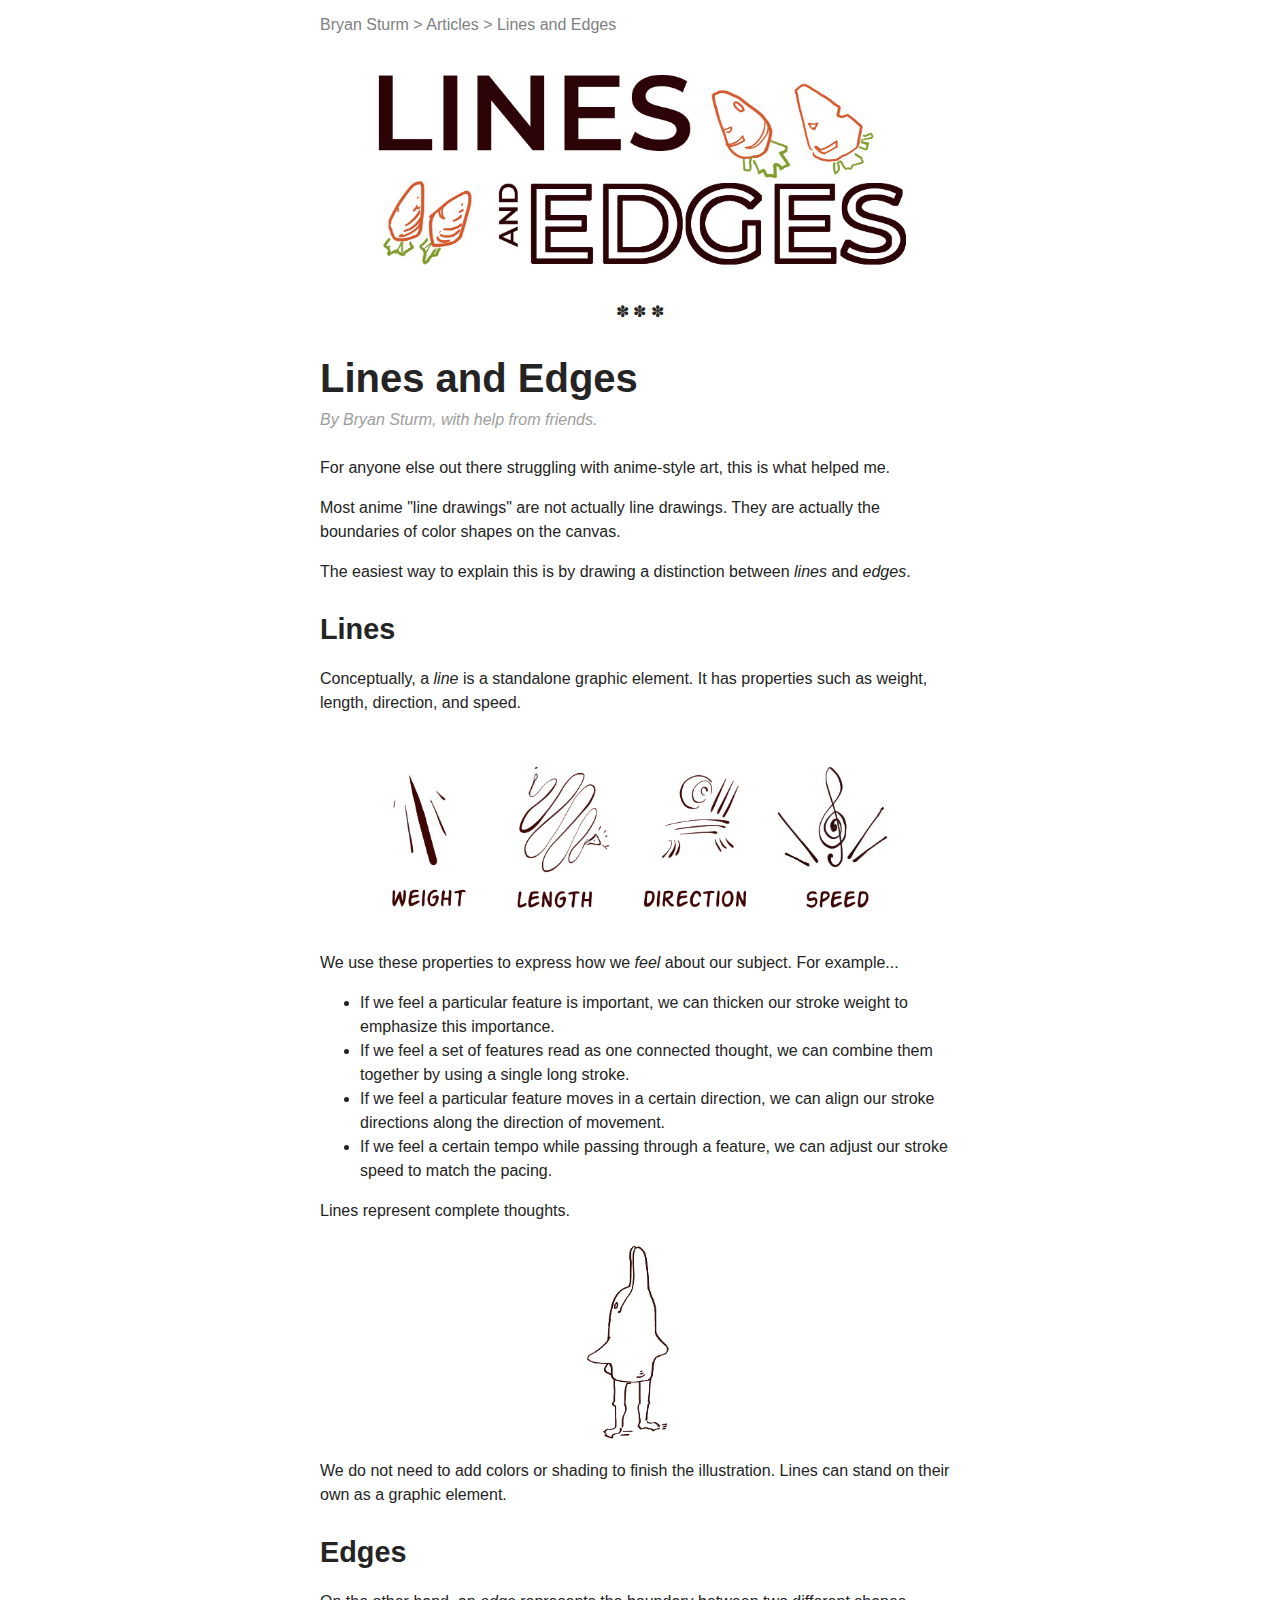
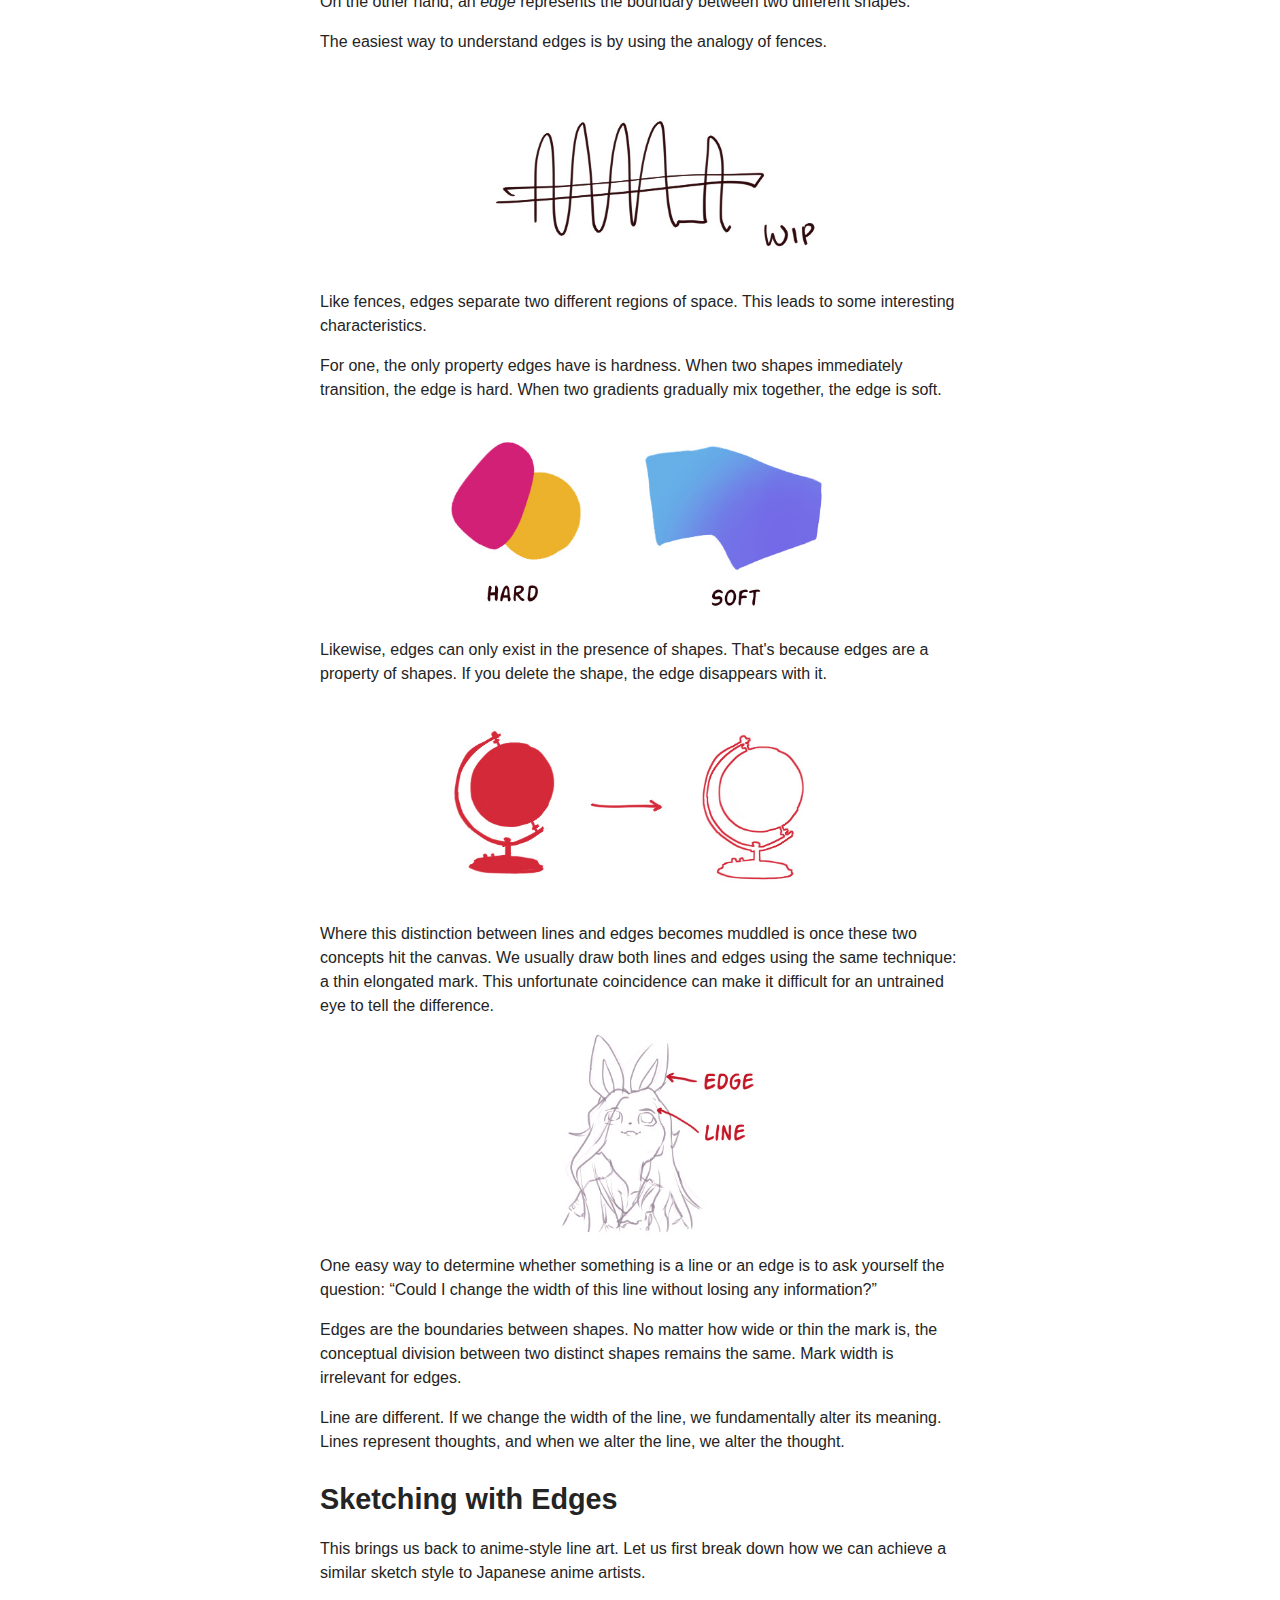
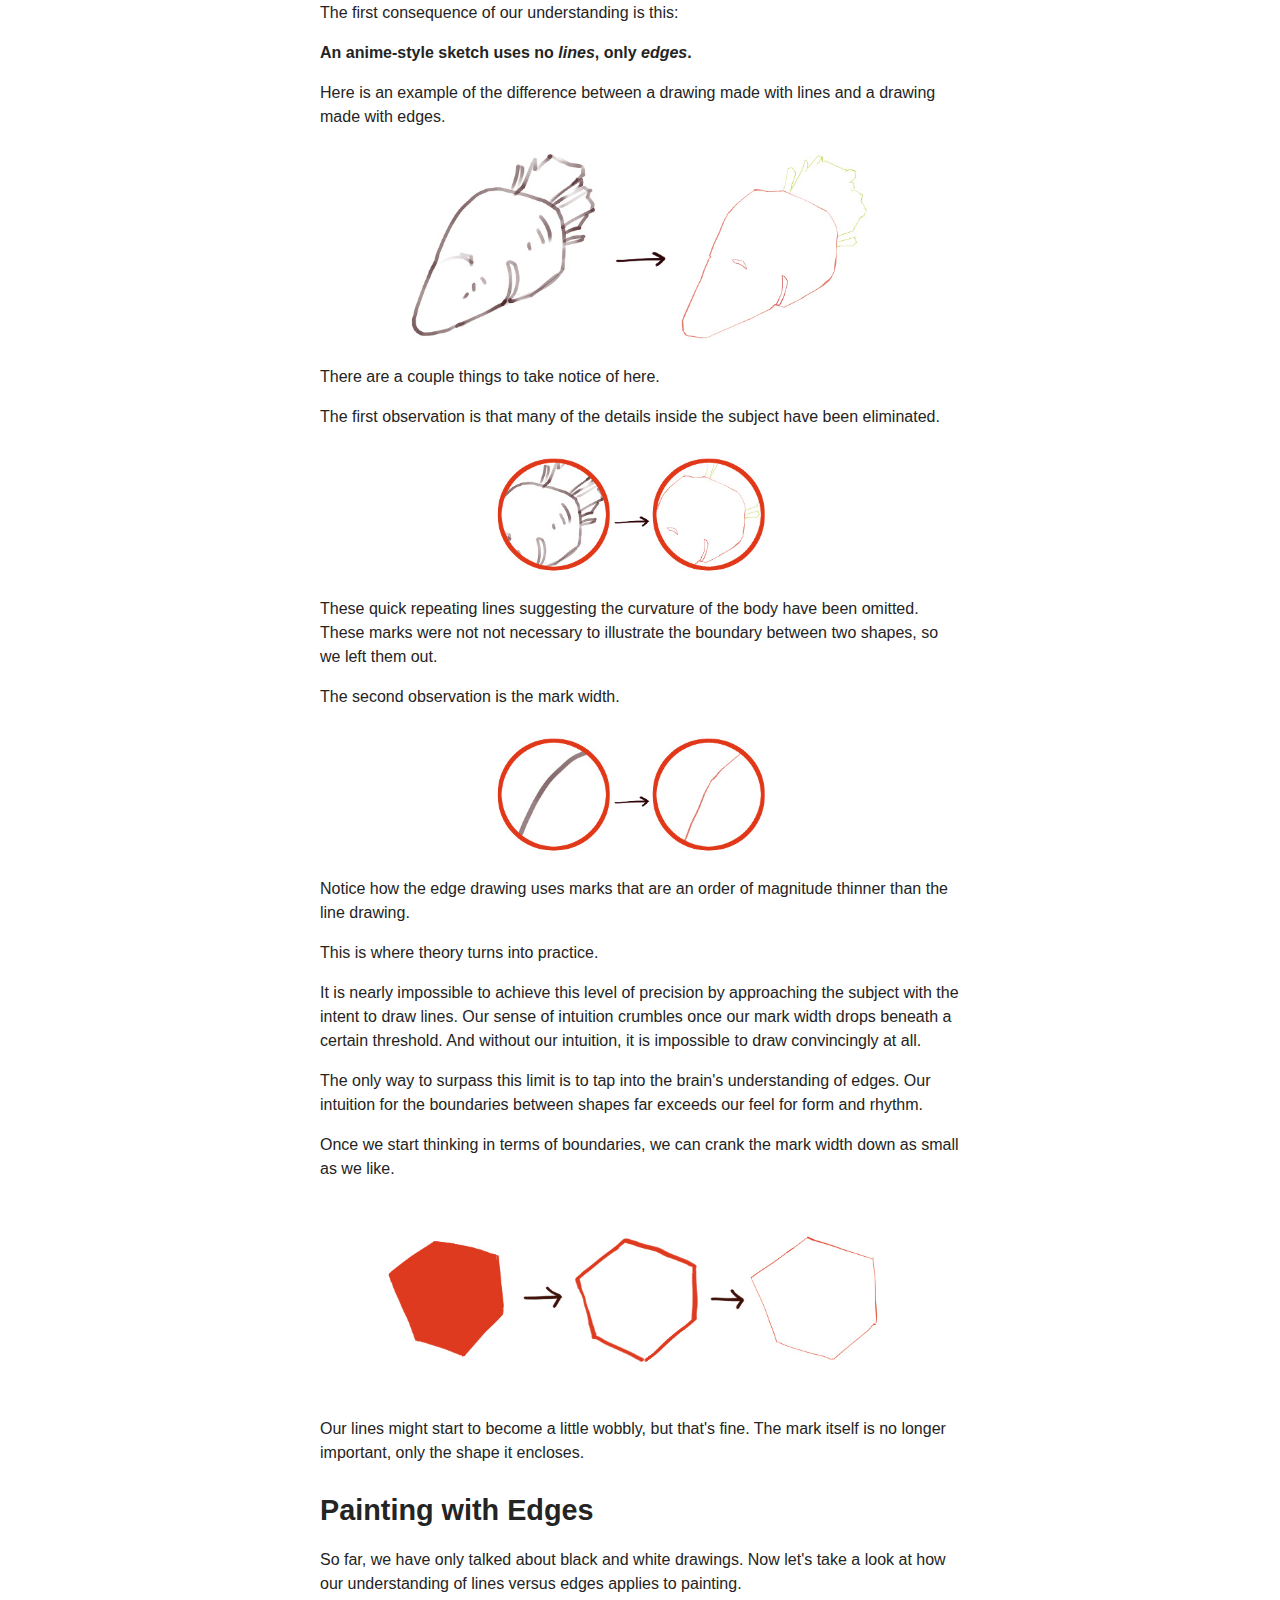
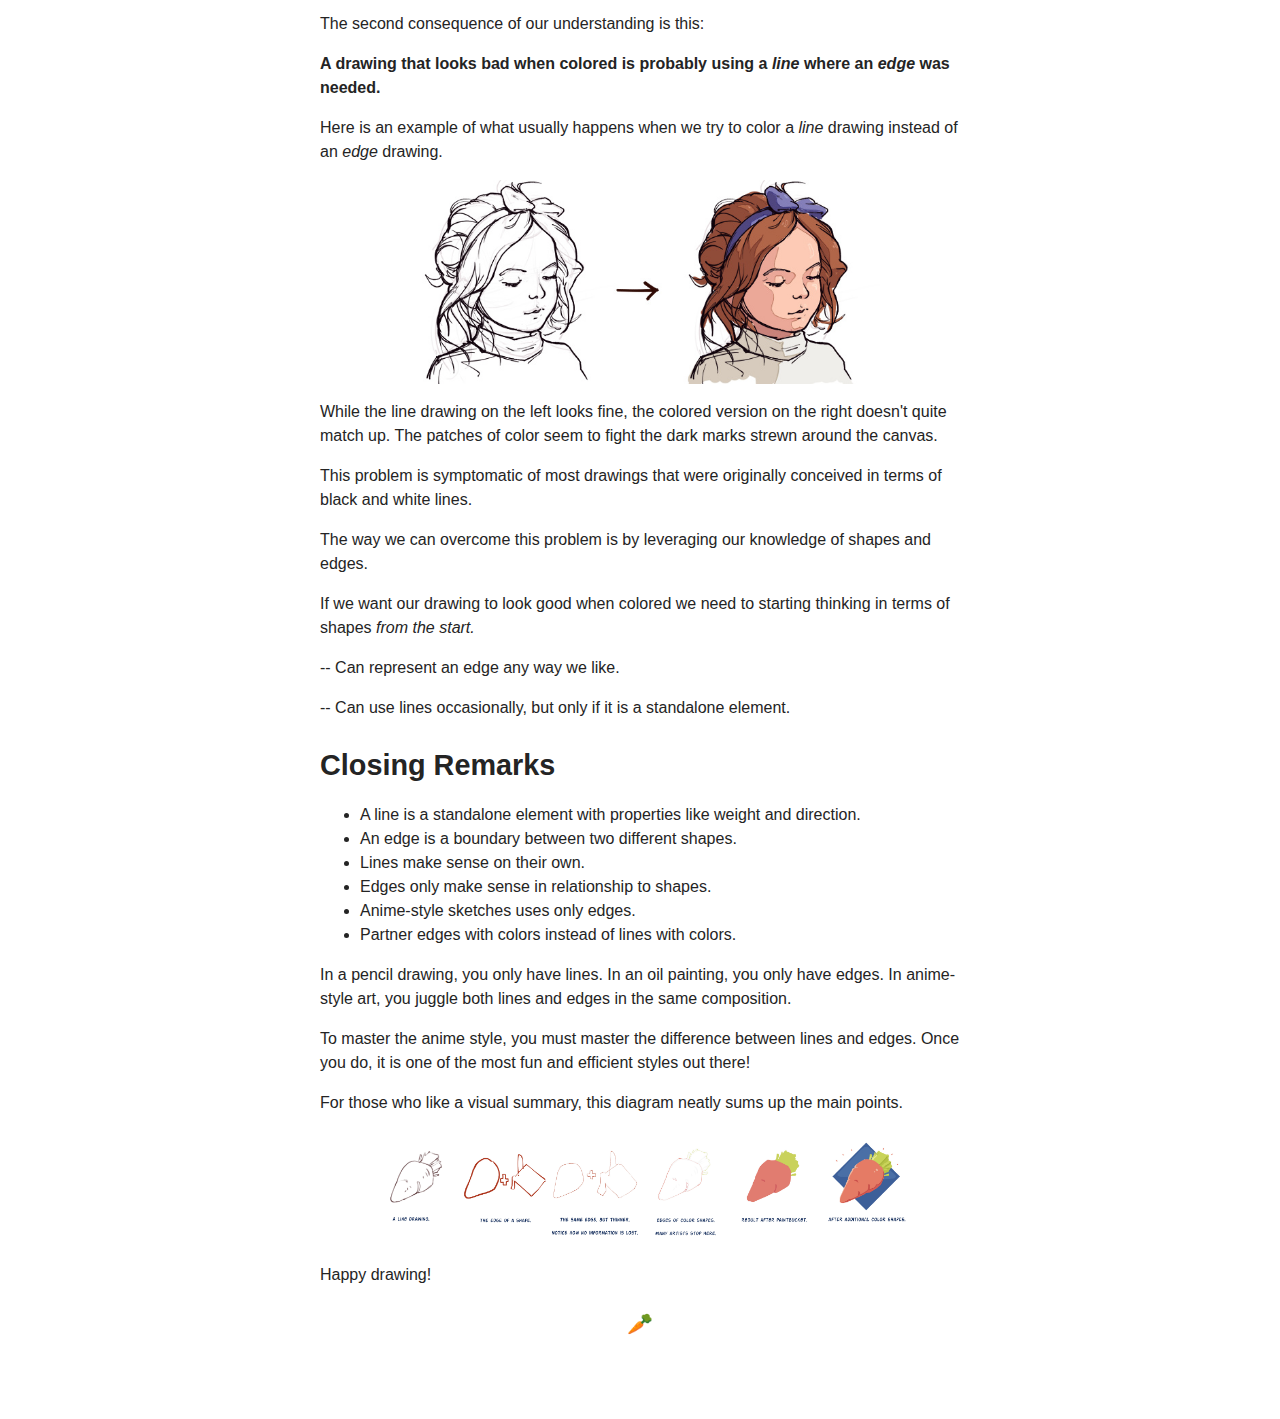
==== commit 25b26f04: "WIP" ====
--- a/articles/lines-and-edges/index.html
+++ b/articles/lines-and-edges/index.html
@@ -48,15 +48,60 @@
 			<p>
 				The easiest way to explain this is by drawing a distinction between <em>lines</em> and <em>edges</em>.
 			</p>
-			<p>
-				Conceptually, a <dfn>line</dfn> is a standalone graphic element. It has properties such as weight, direction,
-				rhythm, and energy. Careful arrangement of lines yields a finished illustration.
+
+			<!-- Lines -->
+
+			<h2 id="lines">Lines</h2>
+			<p>
+				Conceptually, a <dfn>line</dfn> is a standalone graphic element. It has properties such as weight, length,
+				direction, and speed.
 			</p>
 			<img src="lines.jpg" alt="Figure showing properties of lines." title="Different properties of lines.">
 			<p>
-				On the other hand, an <dfn>edge</dfn> represents the boundary between two different shapes. This leads to some
-				interesting characteristics. For one, the only property edges have is hardness. When two shapes immediately
-				transition, the edge is hard. When two gradients gradually mix together, the edge is soft.
+				We use these properties to express how we <em>feel</em> about our subject. For example...
+			</p>
+			<ul>
+				<li>
+					If we feel a particular feature is important, we can thicken our stroke weight to emphasize this importance.
+				</li>
+				<li>
+					If we feel a set of features read as one connected thought, we can combine them together by using a single
+					long stroke.
+				</li>
+				<li>
+					If we feel a particular feature moves in a certain direction, we can align our stroke directions along the
+					direction of movement.
+				</li>
+				<li>
+					If we feel a certain tempo while passing through a feature, we can adjust our stroke speed to match the
+					pacing.
+				</li>
+			</ul>
+			<p>
+				Lines represent complete thoughts.
+			</p>
+			<img src="line-drawing.jpg" alt="A line drawing of a reversed dolphin mermaid." title="A standalone element.">
+			<p>
+				We do not need to add colors or shading to finish the illustration. Lines can stand on their own as a graphic
+				element.
+			</p>
+
+			<!-- Edges -->
+
+			<h2 id="edges">Edges</h2>
+			<p>
+				On the other hand, an <dfn>edge</dfn> represents the boundary between two different shapes.
+			</p>
+			<p>
+				The easiest way to understand edges is by using the analogy of fences.
+			</p>
+			<img src="fence.jpg" alt="A figure showing a simple picket fence." title="Fences are boundaries.">
+			<p>
+				Like fences, edges separate two different regions of space. This leads to some interesting characteristics.
+			</p>
+			<p>
+				For one, the only property edges have is hardness. When two shapes immediately transition, the edge is hard.
+				When two gradients gradually mix together, the edge is soft.
 			</p>
 			<img src="edges.jpg" alt="Figure comparing hard and soft edges." title="Hard vs soft edges.">
 			<p>
@@ -66,9 +111,9 @@
 			<img src="edges2.jpg" alt="Figure showing relationship of edges to shapes."
 				title="Edges are a property of shapes.">
 			<p>
-				Where this distinction becomes muddled is once these two concepts hit the canvas. Usually, lines and edges are
-				drawn using the same technique: a thin contrasting line. This unfortunate coincidence can make it difficult for
-				an untrained eye to tell the difference.
+				Where this distinction between lines and edges becomes muddled is once these two concepts hit the canvas. We
+				usually draw both lines and edges using the same technique: a thin elongated mark. This unfortunate coincidence
+				can make it difficult for an untrained eye to tell the difference.
 			</p>
 			<img src="muddle.jpg" alt="An annotated illustration identifying edges versus lines"
 				title="Examples of lines vs edges.">
@@ -77,13 +122,17 @@
 					change the width of this line without losing any information?</q>
 			</p>
 			<p>
-				Edges are the boundaries between shapes. No matter how wide the mark used to represent them is, we are still
-				showing the same information. Lines are different. If we change the width of the line, we change its inherent
-				properties.
-			</p>
-
-			<h2>Sketching with Edges</h2>
-
+				Edges are the boundaries between shapes. No matter how wide or thin the mark is, the conceptual division between
+				two distinct shapes remains the same. Mark width is irrelevant for edges.
+			</p>
+			<p>
+				Line are different. If we change the width of the line, we fundamentally alter its meaning. Lines represent
+				thoughts, and when we alter the line, we alter the thought.
+			</p>
+
+			<!-- Sketching -->
+
+			<h2 id="sketching-with-edges">Sketching with Edges</h2>
 			<p>
 				This brings us back to anime-style line art. Let us first break down how we can achieve a similar sketch style
 				to Japanese anime artists.
@@ -134,11 +183,13 @@
 			</p>
 			<img src="shrink.jpg" alt="A figure showing progressively thinner edges." title="Only the shape matters.">
 			<p>
-				Our lines might start to become become a little wobbly, but that's fine. The mark itself is no longer important,
+				Our lines might start to become a little wobbly, but that's fine. The mark itself is no longer important,
 				only the shape it encloses.
 			</p>
 
-			<h2>Painting with Edges</h2>
+			<!-- Painting -->
+
+			<h2 id="painting-with-edges">Painting with Edges</h2>
 			<p>
 				So far, we have only talked about black and white drawings. Now let's take a look at how our understanding of
 				lines versus edges applies to painting.
@@ -178,7 +229,9 @@
 				-- Can use lines occasionally, but only if it is a standalone element.
 			</p>
 
-			<h2 id="summary">Summary</h2>
+			<!-- Closing Remarks -->
+
+			<h2 id="closing-remarks">Closing Remarks</h2>
 			<ul>
 				<li>A line is a standalone element with properties like weight and direction.</li>
 				<li>An edge is a boundary between two different shapes.</li>
@@ -203,12 +256,14 @@
 			<a href="diagram.jpg" target="_blank"><img src="diagram.jpg"></a>
 
 			<p>Happy drawing!</p>
-			<p>🥕</p>
-			<p class="end-mark">∎</p>
+			<p class="end-mark">🥕</p>
 		</article>
+
+		<!-- Tasks -->
 
 		<div id="task-section">
 			<h2 id="tasks">Tasks (Under Construction)</h2>
+
 
 			<section>
 				<h3>Identifying Lines and Edges</h3>
--- a/articles/lines-and-edges/style.css
+++ b/articles/lines-and-edges/style.css
@@ -52,7 +52,7 @@
 }
 
 h2 {
-	font-size: 2em;
+	font-size: 1.8em;
 	margin-bottom: 0.2em;
 }
 
@@ -68,7 +68,8 @@
 }
 
 .end-mark {
-	text-align: right;
+	text-align: center;
+	font-size: 1.3em;
 }
 
 /* ----- Tasks ----- */
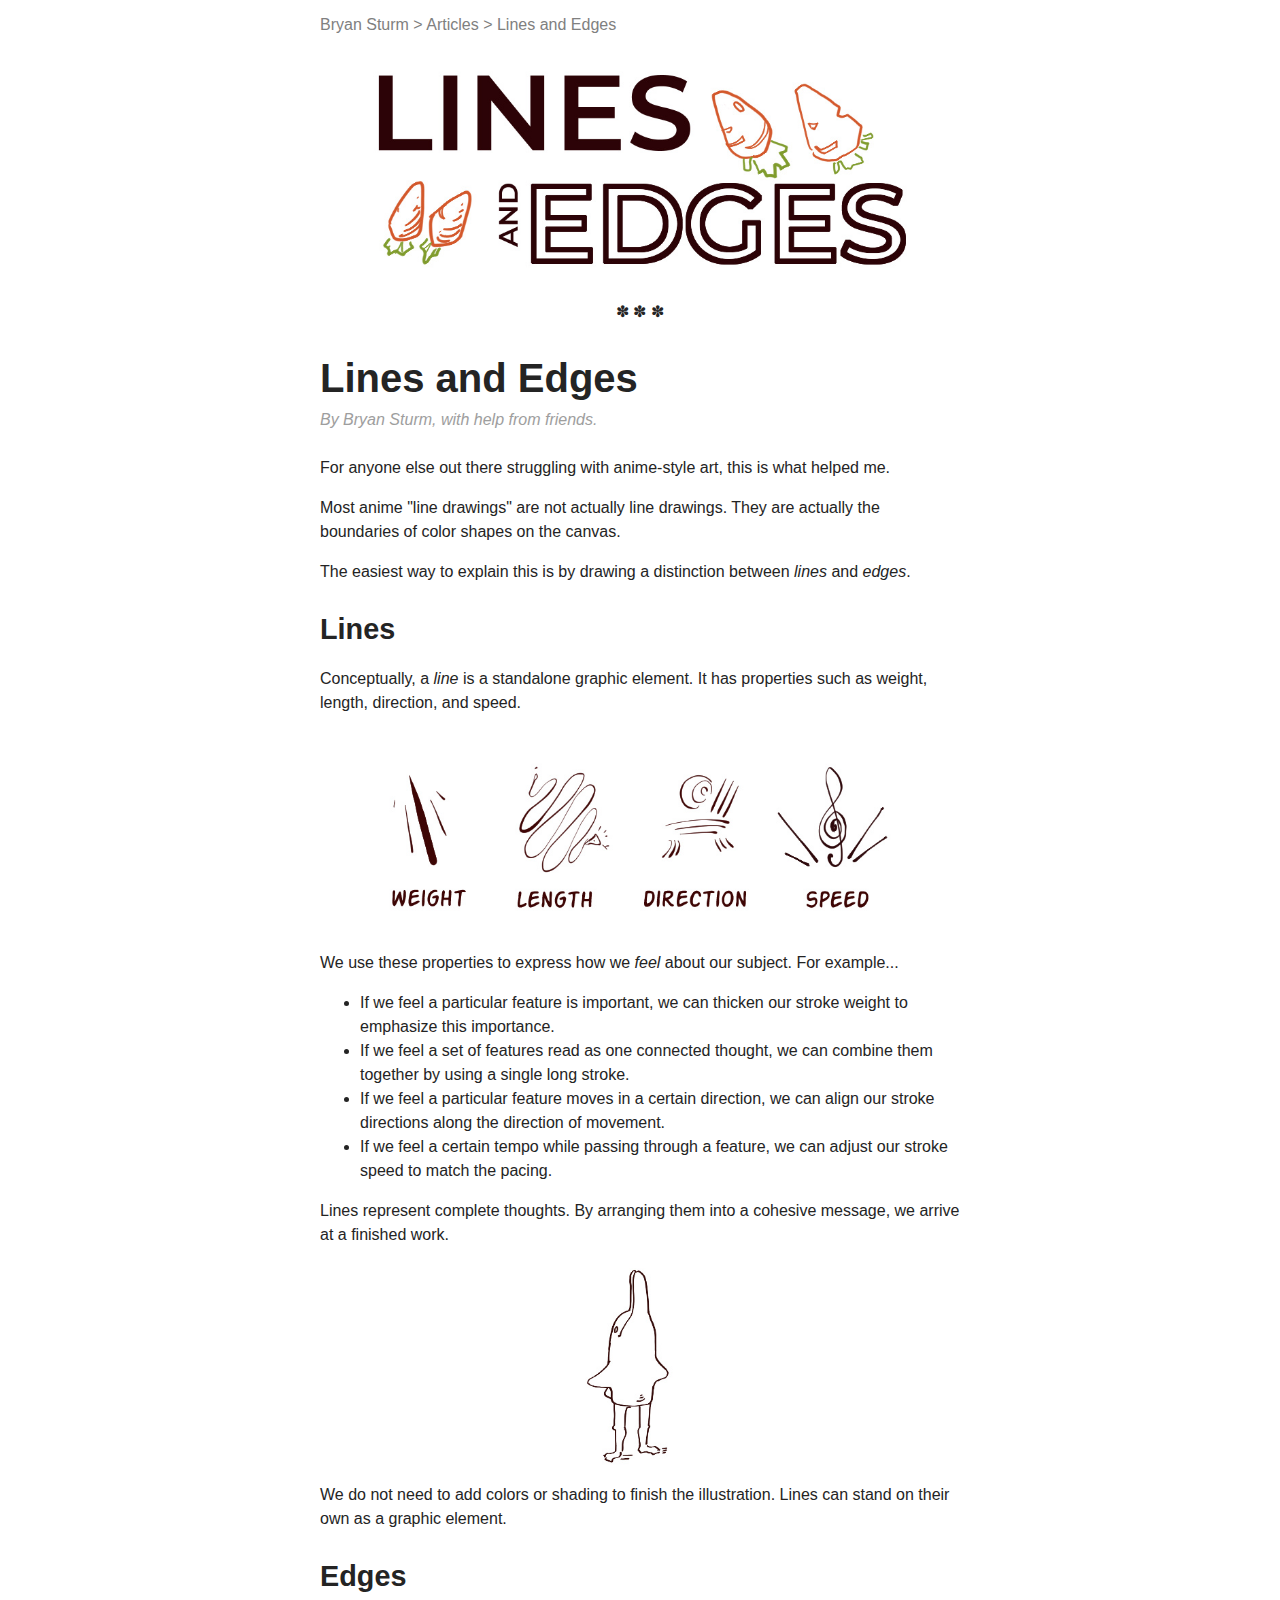
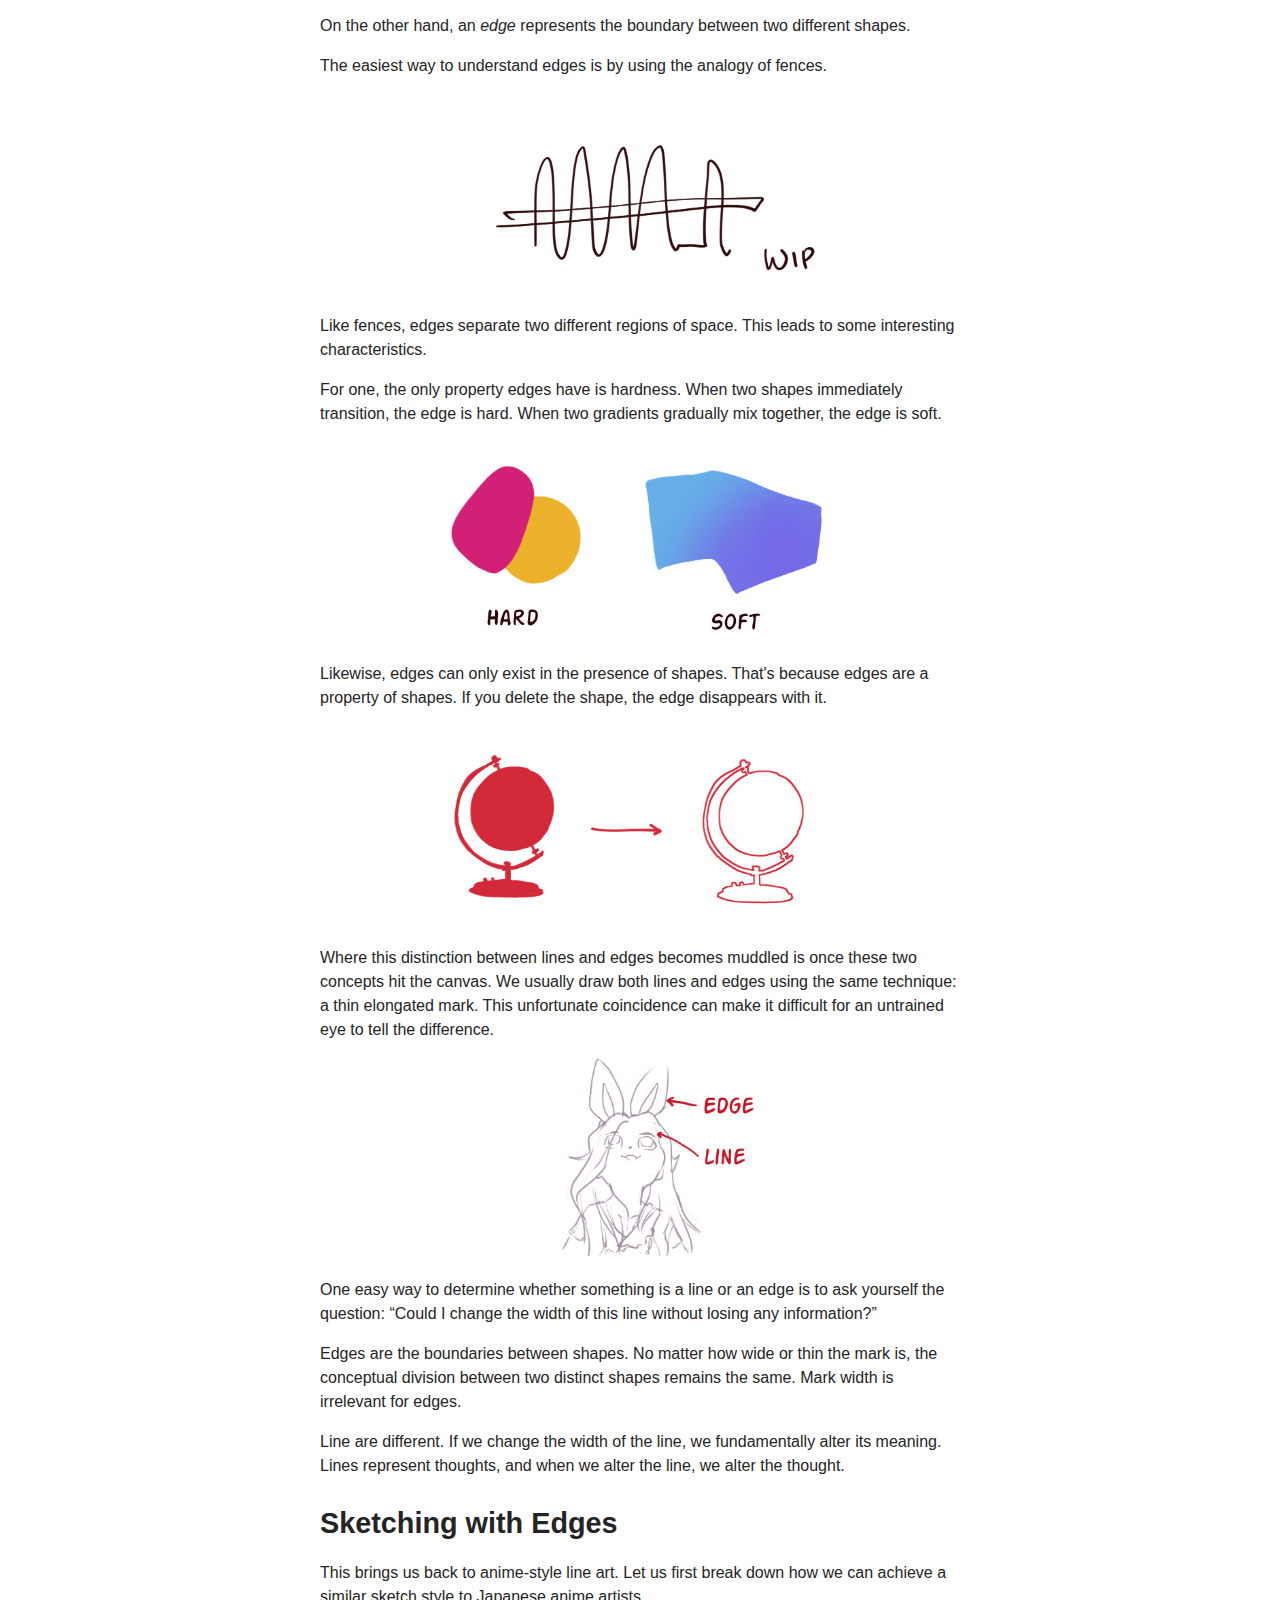
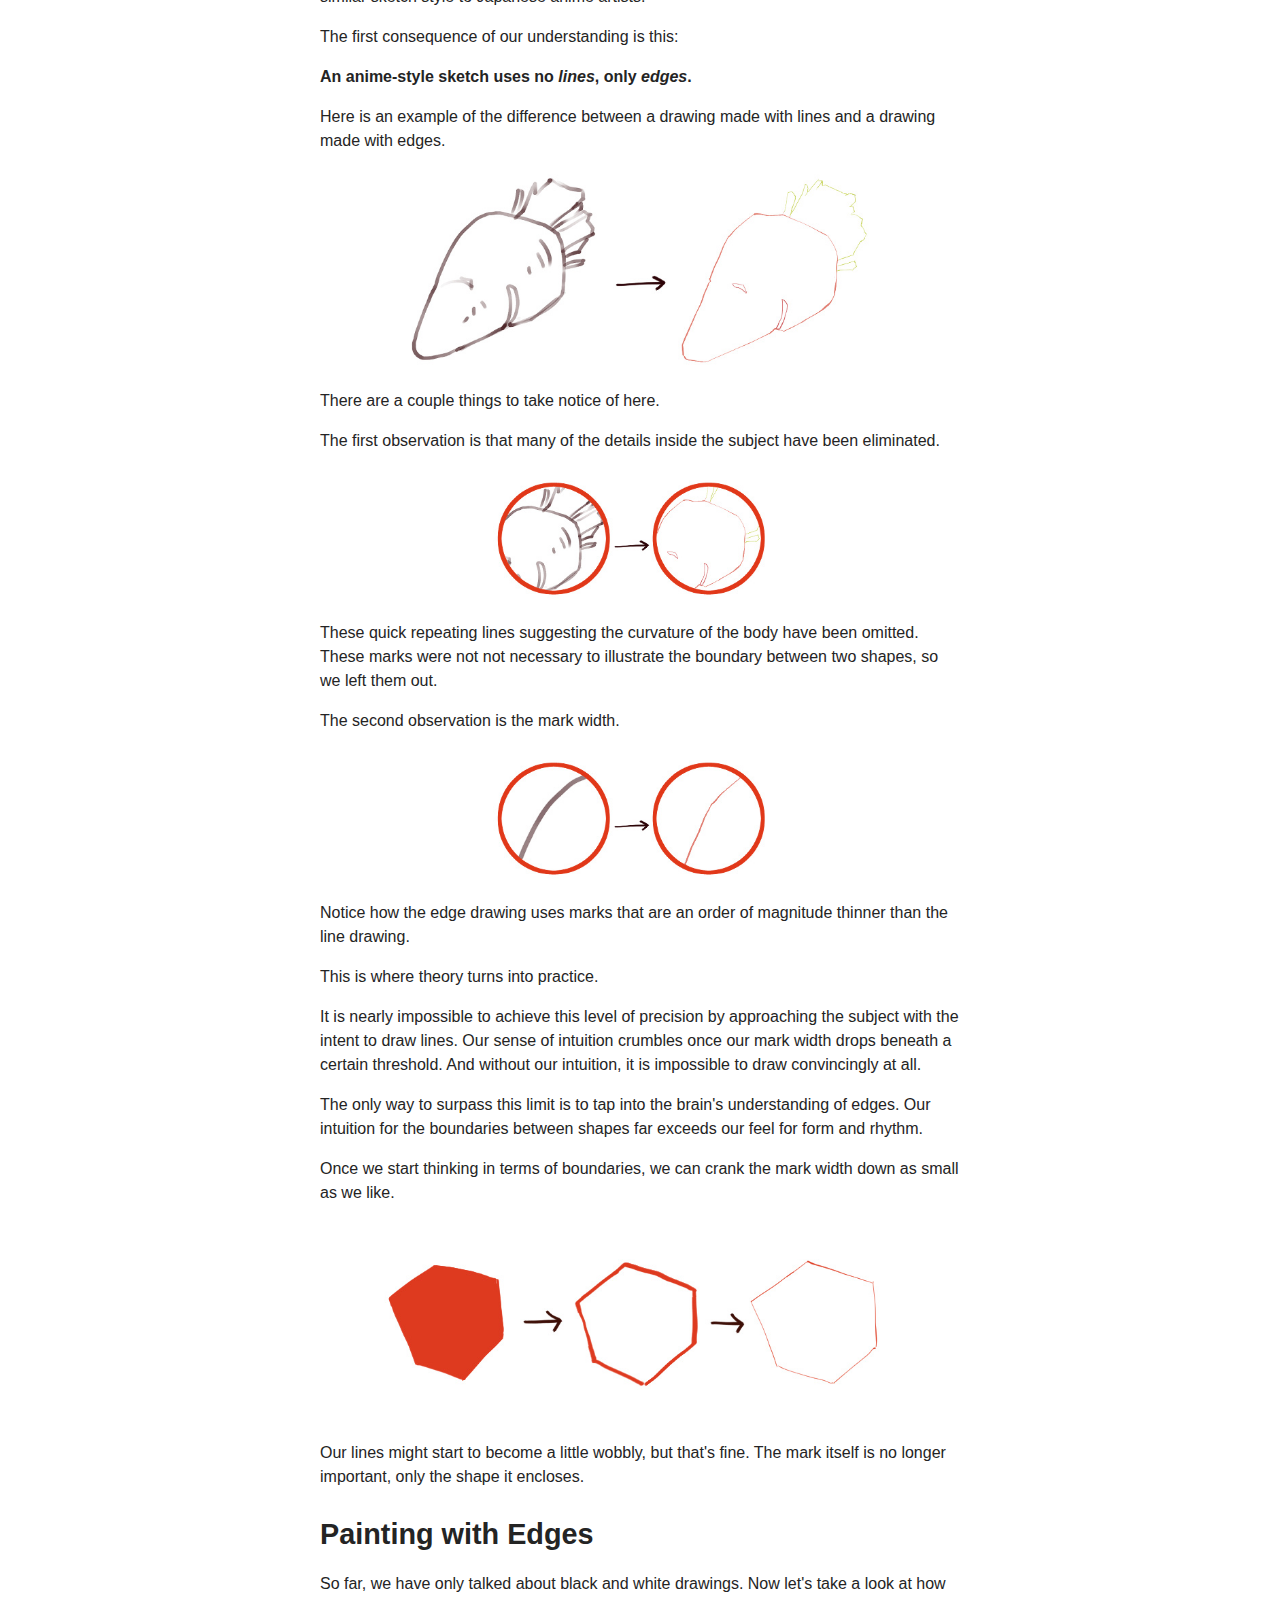
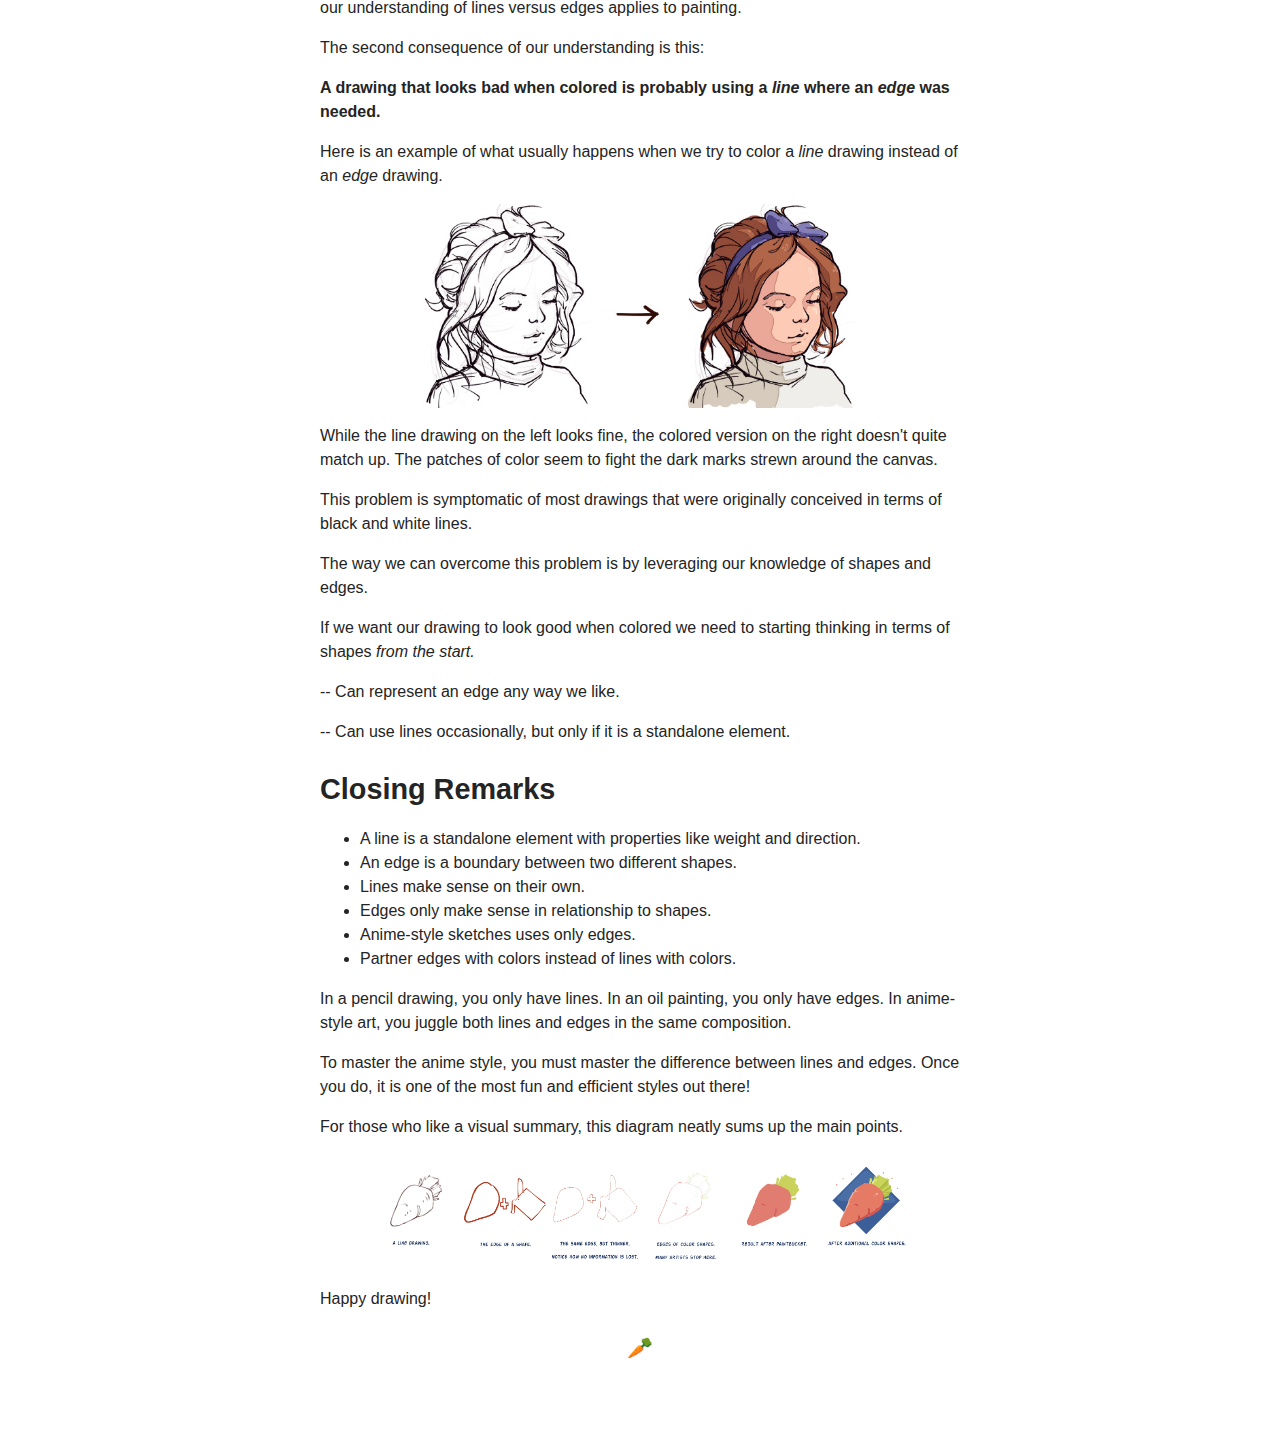
==== commit 33d4c01d: "Add Emotify" ====
--- a/articles/lines-and-edges/index.html
+++ b/articles/lines-and-edges/index.html
@@ -78,7 +78,7 @@
 				</li>
 			</ul>
 			<p>
-				Lines represent complete thoughts.
+				Lines represent complete thoughts. By arranging them into a cohesive message, we arrive at a finished work.
 			</p>
 			<img src="line-drawing.jpg" alt="A line drawing of a reversed dolphin mermaid." title="A standalone element.">
 			<p>
